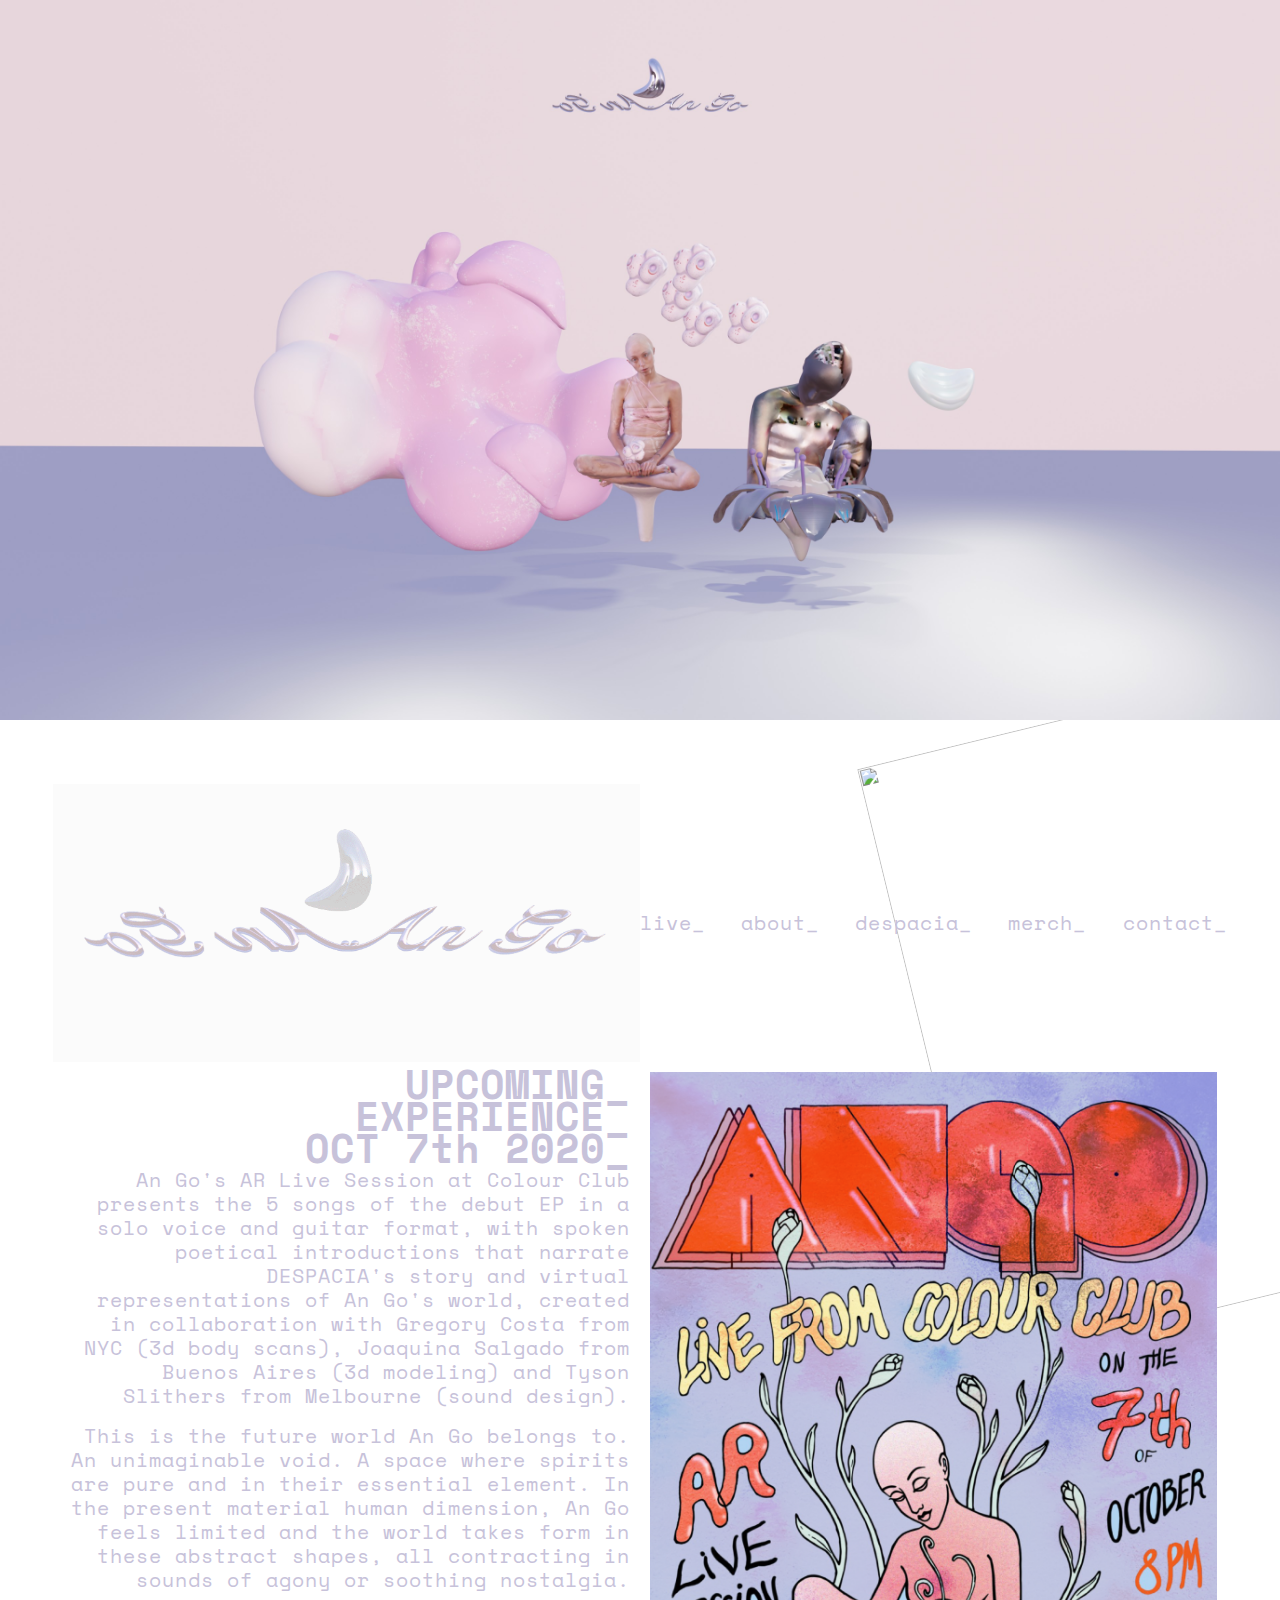
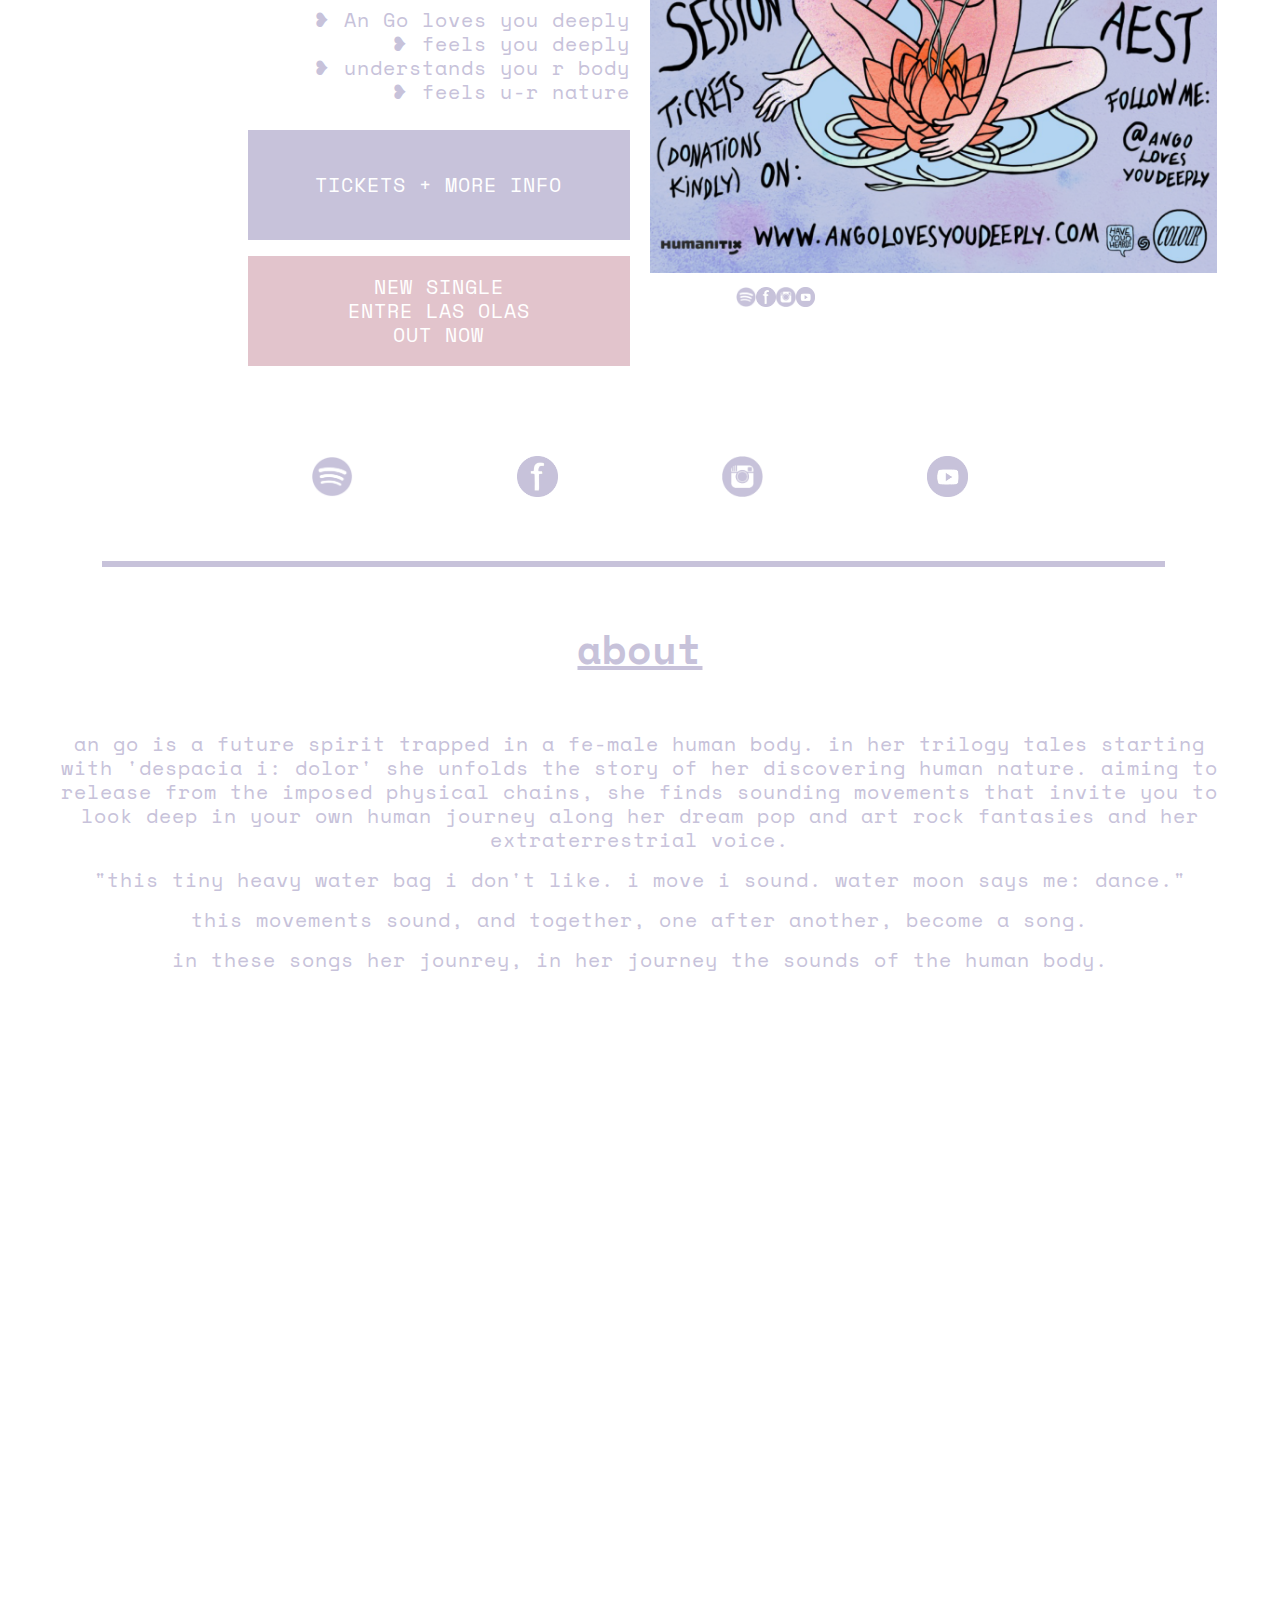
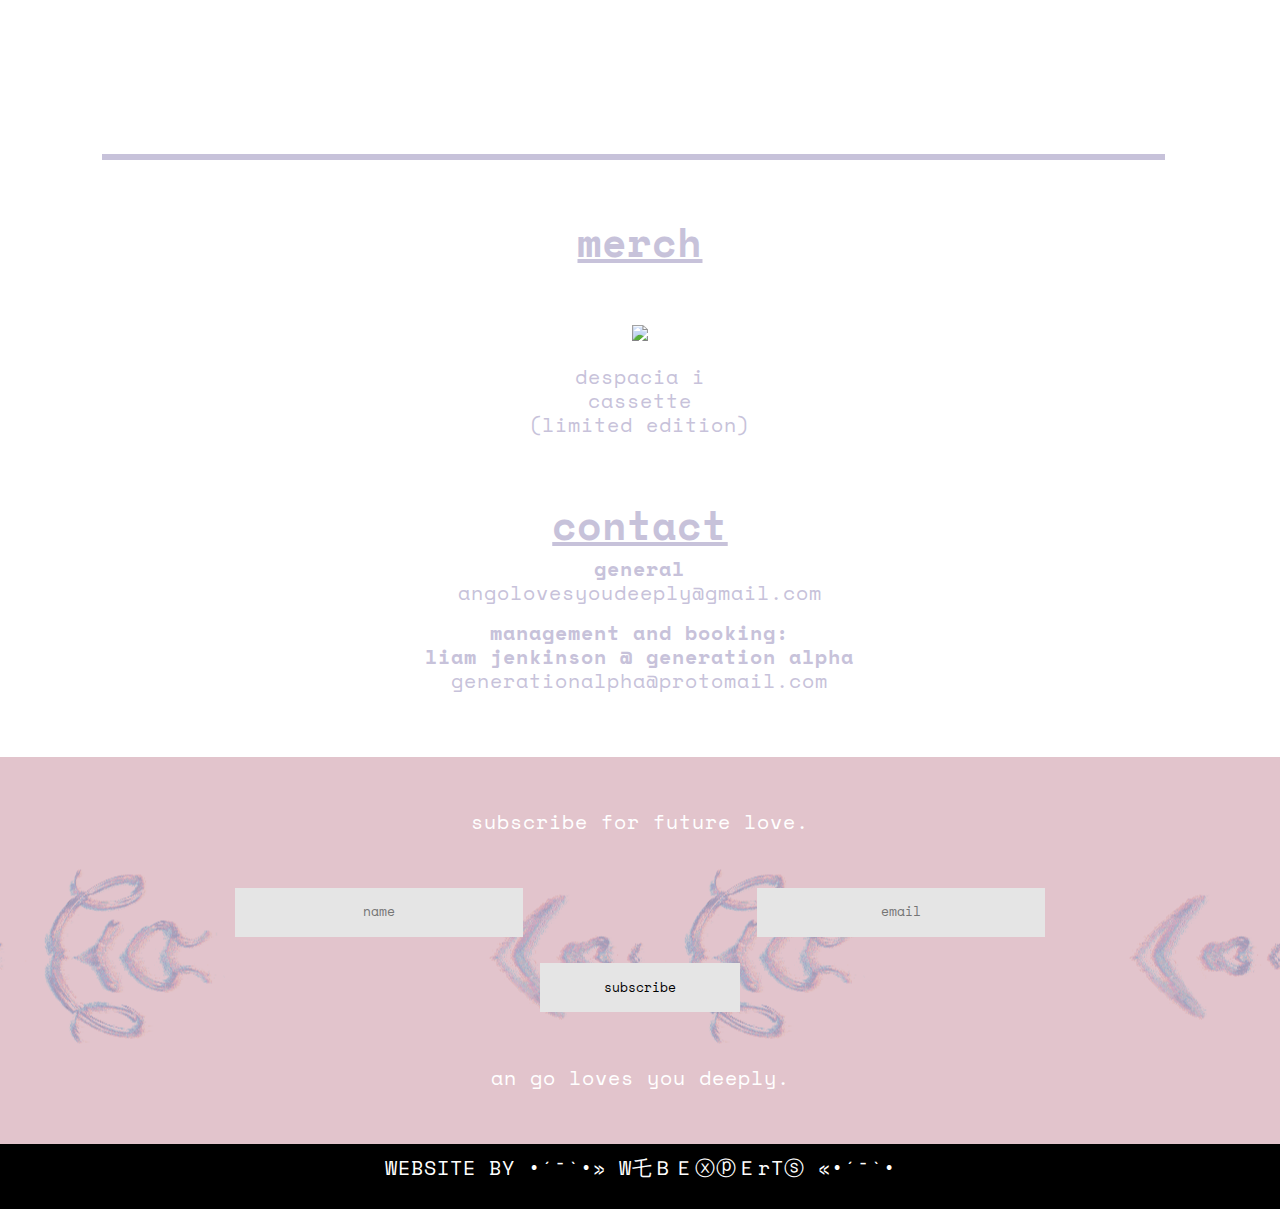
==== index.html @ 25a0b228 "fixed ticket buttons" ====
<!DOCTYPE html>

<html lang="eng">

<head>
    <!-- Google Tag Manager -->
    <script>
        (function(w, d, s, l, i) {
            w[l] = w[l] || [];
            w[l].push({
                'gtm.start': new Date().getTime(),
                event: 'gtm.js'
            });
            var f = d.getElementsByTagName(s)[0],
                j = d.createElement(s),
                dl = l != 'dataLayer' ? '&l=' + l : '';
            j.async = true;
            j.src = 'https://www.googletagmanager.com/gtm.js?id=' + i + dl;
            f.parentNode.insertBefore(j, f);
        })(window, document, 'script', 'dataLayer', 'GTM-55WPSZX');
    </script>
    <!-- End Google Tag Manager -->
    <meta charset="utf-8" />
    <meta name="viewport" content="width-device-width, initial-scale" />
    <meta http-equiv="X-UA-Compatible" content="ie-edge" />
    <meta name="description" content="an go is a future spirit trapped in a fe-male human body. in her trilogy tales starting with 'despacia i: dolor' she unfolds the story of her discovering human nature. aiming to release from the imposed physical chains, she finds sounding
    movements that invite you to look deep in your own human journey along her dream pop and art rock fantasies and her extraterrestrial voice.">
    <title>An Go loves you deeply</title>
    <link rel="stylesheet" href="https://stackpath.bootstrapcdn.com/bootstrap/4.5.2/css/bootstrap.min.css" integrity="sha384-JcKb8q3iqJ61gNV9KGb8thSsNjpSL0n8PARn9HuZOnIxN0hoP+VmmDGMN5t9UJ0Z" crossorigin="anonymous">
    <link href='https://fonts.googleapis.com/css?family=Space Mono' rel='stylesheet'>
    <link rel="stylesheet" href="style.css" />
    <!-- Google Tag Manager (noscript) --><noscript><iframe src="https://www.googletagmanager.com/ns.html?id=GTM-55WPSZX"height="0" width="0" style="display:none;visibility:hidden"></iframe></noscript>
    <!-- End Google Tag Manager (noscript) -->
</head>

<body id="bootstrap-override">


    <div class="promo-container">
        <img src="img/SCENE PROMO WITH LOGO TOP 1.png" alt="">
    </div>

    <div class="nav-container">
        <div class="wrapper row">
            <div class="logo column">
                <a href="#bootstrap-override">
                    <img src="img/logomirror_anim_whitebg.gif" alt="">
                </a>
            </div>

            <div class="items column">
                <li>
                    <a href="#live-link"> live_</a>
                </li>
                <li>
                    <a href="#about-link"> about_</a>
                </li>
                <li>
                    <a href="https://open.spotify.com/album/7dXRz5DB73XXH7NwraOMtI" target="popup"> despacia_</a>
                </li>
                <li>
                    <a href="#merch-link"> merch_</a>
                </li>
                <li>
                    <a href="#contact-link"> contact_</a>
                </li>
            </div>
        </div>
    </div>


    <div class="header-container" id="live-link">
        <img src="img/perl_anim_whitebg.gif" id="perlbackground" />
        <header>
            <div class="wrapper row" id="header-image">
                <div class="hero-content column">
                    <div class="news hover-black">
                        <span id="headline">UPCOMING_<br>EXPERIENCE_<br>OCT 7th 2020_ </span>
                        <p> An Go's AR Live Session at Colour Club presents the 5 songs of the debut EP in a solo voice and guitar format, with spoken poetical introductions that narrate DESPACIA's story and virtual <br> representations of An Go's world, created
                            in collaboration with Gregory Costa from NYC (3d body scans), Joaquina Salgado from Buenos Aires (3d modeling) and Tyson Slithers from Melbourne (sound design). </p>
                        <p>This is the future world An Go belongs to. An unimaginable void. A space where spirits are pure and in their essential element. In the present material human dimension, An Go feels limited and the world takes form in these abstract
                            shapes, all contracting in sounds of agony or soothing nostalgia. </p>
                        <p>❥ An Go loves you deeply <br>❥ feels you deeply <br>❥ understands you r body <br>❥ feels u-r nature</p>
                    </div>
                    <div class="buttons">
                        <a href="https://events.humanitix.com/an-go-ar-live-session-at-colour-club" target="popup">
                            <p style="background-color: #C7C2DA; padding: 5%; color: white;">
                                <br>
                                TICKETS + MORE INFO
                                <br>
                                <br>

                            </p>
                        </a>
                    <!-- </div>
                    <div class=""> -->
                        <a href="https://ffm.to/entrelasolas.owe" target="popup">
                            <p style="background-color: #E2C4CC; padding: 5%; color: white;">
                                NEW SINGLE<BR>ENTRE LAS OLAS<BR>OUT NOW
                            </p>
                        </a>
                    </div>
                </div>
                <div class="image-container column">
                    <div class="header-row">
                        <img src="img/Flyer6:7.png" alt="">
                    </div>
                    <!-- <div class="header-row">
                        <p style="text-align: center; color: black;">An Go’s AR Live Session at Colour Club will stream on September 23rd, <u> and open to kind donations.</u></p>

                    </div> -->
                    <div class="soc-media">
                        <li class="soc-media-icon">
                            <a href="https://open.spotify.com/album/7dXRz5DB73XXH7NwraOMtI?utm_source=embed_v2&go=1&play=1&nd=1&nd=1"><img src="img/spotify_purple.png" alt=""></a>
                        </li>
                        <li class="soc-media-icon">
                            <a href="https://www.facebook.com/angolovesyoudeeply/"><img src="img/facebook_purple.png" alt=""></a>
                        </li>
                        <li class="soc-media-icon">
                            <a href="https://www.instagram.com/angolovesyoudeeply/"><img src="img/instagram_purple.png" alt=""></a>
                        </li>
                        <!-- <li class="soc-media-icon">
                        <a href=""><img src="img/ICON - TIKTOK.png" alt=""></a>
                    </li> -->
                        <li class="soc-media-icon">
                            <a href="https://www.youtube.com/channel/UCursbY_TvwCUCD___ai-89w"><img src="img/youtube_purple.png" alt=""></a>
                        </li>
                        <!-- <li class="soc-media-icon">
                        <a href="https://angolovesyoudeeply.bandcamp.com/"><img src="img/ICON - BANDCAMP.png" alt=""></a>
                    </li> -->
                    </div>
                </div>
                
            </div>
        </header>


    </div>
    <!-- /*INSERT LINE HERE */ -->
    <div class="soc-media-container bottom-border">
        <div class="wrapper">
            <div class="soc-media">
                <li class="soc-media-icon">
                    <a href="https://open.spotify.com/album/7dXRz5DB73XXH7NwraOMtI?utm_source=embed_v2&go=1&play=1&nd=1&nd=1"><img src="img/spotify_purple.png" alt=""></a>
                </li>
                <li class="soc-media-icon">
                    <a href="https://www.facebook.com/angolovesyoudeeply/"><img src="img/facebook_purple.png" alt=""></a>
                </li>
                <li class="soc-media-icon">
                    <a href="https://www.instagram.com/angolovesyoudeeply/"><img src="img/instagram_purple.png" alt=""></a>
                </li>
                <!-- <li class="soc-media-icon">
                <a href=""><img src="img/ICON - TIKTOK.png" alt=""></a>
            </li> -->
                <li class="soc-media-icon">
                    <a href="https://www.youtube.com/channel/UCursbY_TvwCUCD___ai-89w"><img src="img/youtube_purple.png" alt=""></a>
                </li>
                <!-- <li class="soc-media-icon">
                <a href="https://angolovesyoudeeply.bandcamp.com/"><img src="img/ICON - BANDCAMP.png" alt=""></a>
            </li> -->
            </div>
        </div>
    </div>

    <div class="about-container" id="about-link">
        <div class="wrapper hover-black">
            <div>
                <h1>about</h1>
                <p>an go is a future spirit trapped in a fe-male human body. in her trilogy tales starting with 'despacia i: dolor' she unfolds the story of her discovering human nature. aiming to release from the imposed physical chains, she finds sounding
                    movements that invite you to look deep in your own human journey along her dream pop and art rock fantasies and her extraterrestrial voice. </p>
                <p>
                    "this tiny heavy water bag i don't like. i move i sound. water moon says me: dance."</p>
                <p>this movements sound, and together, one after another, become a song.</p>
                <p>in these songs her jounrey, in her journey the sounds of the human body.</p>
            </div>
            <!-- <div class="iframe-container column">
                <img src="img/instaplaceholder.png">
            </div> -->
        </div>
    </div>

    <div class="wrapper">
        <img src="img/gifdespaciafinal1.gif" alt="" style="margin: 5% 0;">
    </div>

    <!-- <div class="despacia-link-container">

        <img src="img/DespacioGIFMARKER.png" alt="">
        <img src="img/angoshinyfinal1.gif" style="object-fit: cover; height: 12em;">
    </div> -->

    <div class="live-section-container bottom-border">
        <div class="wrapper d-flex" style="align-items: normal;">
            <div class="spotify ">
                <iframe style=" border: 0; width: 100%; height: 100%; float: right;" src="https://bandcamp.com/EmbeddedPlayer/album=950069060/size=large/bgcol=ffffff/linkcol=f171a2/tracklist=false/track=1681295864/transparent=true/ " seamless>
                <a href="http://infinitoaudio.bandcamp.com/album/despacia-i-dolor">
                    Despacia I: Dolor by An Go
                </a>
            </iframe>
                <!-- <li style="order: 1;"> -->
                <!-- <iframe src="https://open.spotify.com/embed/artist/6VmYblG4bWyNWQfhRNoHOL" width="560" height="635" frameborder="0" allowtransparency="true" allow="encrypted-media"></iframe> -->
                <!-- </li> -->
                <!-- <li style="order: 3;">
                    <iframe src=" https://open.spotify.com/follow/1/?uri=spotify:artist:6VmYblG4bWyNWQfhRNoHOL?si=DjK2_es-QcydG0e0ARCdUw&size=detail&theme=light " width="300 " height="56 " scrolling="no " frameborder="0 " style="border:none; overflow:hidden;
                    " allowtransparency="true "></iframe>
                </li> -->
            </div>
            <div class="youtube-container ">
                <iframe width="100%" height="250" src="https://www.youtube.com/embed/nZW_KZValuU" frameborder="0" allow="accelerometer; autoplay; encrypted-media; gyroscope; picture-in-picture" allowfullscreen style="margin-bottom: 0.7rem;">
            </iframe>
                <iframe width="100%" height="250" src="https://www.youtube.com/embed/KLJvyebAucI" frameborder="0" allow="accelerometer; autoplay; encrypted-media; gyroscope; picture-in-picture" allowfullscreen>
            </iframe>
            </div>
            <!-- <li style="align-self: start; float: right;">
                <iframe style=" border: 0; width: 380px; height: 484px; float: right;" src="https://bandcamp.com/EmbeddedPlayer/album=1119873605/size=large/bgcol=ffffff/linkcol=f171a2/tracklist=false/transparent=true/ " seamless><a href="http://infinitoaudio.bandcamp.com/album/despacia-i-dolor
                    ">Despacia I: Dolor by An Go</a></iframe>
            </li> -->

        </div>
    </div>


    <!-- /*INSERT LINE HERE */ -->


    <div class="merch-container about-container" id="merch-link">
        <div class="wrapper">
            <div class="merch-content">
                <h3>merch</h3>
                <!-- <table class="merch-table">
                    <tr>
                        <td>
                            <figure class="list-unstyled">
                                <img src="img/merchRect.png" />
                                <figcaption>
                                    hand painted tees<br> (limited edition)
                                </figcaption>
                            </figure class="list-unstyled">
                        </td>
                        <td>
                            <figure class="list-unstyled">
                                <img src="img/merchRect.png" />
                                <figcaption>
                                    hand painted tees<br> (limited edition)
                                </figcaption>
                            </figure class="list-unstyled">
                        </td>
                    </tr>
                    <tr>
                        <td>
                            <figure class="list-unstyled">
                                <img src="img/merchRect.png" />
                                <figcaption>
                                    hand painted tees<br> (limited edition)
                                </figcaption>
                            </figure class="list-unstyled">
                        </td>
                        <td> -->
                <a href="https://infinitoaudio.bandcamp.com/album/despacia-i-dolor" class="hover-black">
                    <figure class="list-unstyled">
                        <img src="img/CASSETTEango_1.gif" style="width: 100%;" />
                        <figcaption>
                            despacia i<br>cassette<br> (limited edition)
                        </figcaption>
                    </figure class="list-unstyled">
                </a>
                <!-- </td>
                    </tr>

                </table> -->
            </div>
        </div>
    </div>
    <!-- /*INSERT LINE HERE */ -->
    <div class="contact-container" id="contact-link">

        <div class="wrapper">
            <div class="contact ">
                <h3 class="hover-black">
                    <u>contact</u>
                </h3>
                <p class="hover-black"><b>general</b><br> angolovesyoudeeply@gmail.com
                </p>
                <p class="hover-black">
                    <b> management and booking:<br>liam jenkinson @ generation alpha</b><br> generationalpha@protomail.com
                </p>
            </div>
        </div>
    </div>
    <footer>
        <div class="newsletter-container">
            <div id="mailing-list-image">
                <div class="newsletter-form">
                    <p class="newsletter"> subscribe for future love.</p>
                    <!-- <form class="mailing-list-container newsletter">
                        <input type="text" placeholder="name"></input>
                        <input type="text" placeholder="email">
                    </form> -->
                    <div id="mc_embed_signup">
                        <form action="https://gmail.us17.list-manage.com/subscribe/post?u=0ff7ffbf9f4ea0891a3a60d2e&amp;id=79744f5f68" method="post" id="mc-embedded-subscribe-form" name="mc-embedded-subscribe-form" class="validate newsletter mailing-list-container" target="_blank"
                            novalidate>
                            <!-- <div id="mc_embed_signup_scroll"> -->
                            <!-- <div class="mc-field-group"> -->
                                <div style="display: flex; justify-content: space-evenly;">
                            <input type="text" value="" name="NAME" class="required" id="mce-NAME" placeholder="name">
                            <input type="email" value="" name="EMAIL" class="required email" id="mce-EMAIL" placeholder="email">
                        </div >
                            <!-- </div> -->
                            <div id="mce-responses" class="clear">
                                <div class="response" id="mce-error-response" style="display:none"></div>
                                <div class="response" id="mce-success-response" style="display:none"></div>
                            </div>
                            <!-- real people should not fill this in and expect good things - do not remove this or risk form bot signups-->
                            <div style="position: absolute; left: -5000px;" aria-hidden="true"><input type="text" name="b_0ff7ffbf9f4ea0891a3a60d2e_79744f5f68" tabindex="-1" value=""></div>
                            <div class="clear"><input type="submit" value="subscribe" name="subscribe" id="mc-embedded-subscribe" class="button"></div>
                            <!-- </div> -->
                        </form>
                    </div>
                    <p class="newsletter"> an go loves you deeply.</p>
                </div>
            </div>
        </div>
        <div class="web-experts-footer">
            <p>WEBSITE BY •´¯`•» W乇ＢＥⓧⓟＥrTⓢ «•´¯`•</p>
        </div>
    </footer>


</body>

</html>
---- style.css ----
html {
    scroll-behavior: smooth;
    height: 100%;
}

body {
    text-align: center;
    font-family: Space Mono;
    font-style: normal;
    font-weight: normal;
    font-size: 20px;
    line-height: 120%;
    letter-spacing: 1px;
    color: #C7C2DA;
    /* background-color: #E5E5E5; */
    background-color: #FFFFFF;
    overflow-x: hidden;
    height: 100%;
    -webkit-font-smoothing: antialiased;
}

a {
    text-decoration: none;
    color: #C7C2DA;
}

a:hover {
    color: black;
    text-decoration: none;
    font-size: 110%;
}

h1 {
    text-decoration: underline;
    margin-bottom: 5%;
    font-weight: bold;
}

h3 {
    font-weight: bold;
    text-decoration: underline;
    font-size: 40px;
}

img {
    max-width: 100%;
    max-height: 100%;
    object-fit: fill;
    width: 100%;
}

.column {
    display: inline-block;
    float: left;
}

.nav-container {
    display: block;
    margin-top: 5%;
    position: relative;
}

.logo {
    width: 50%;
    display: inline-block;
}

.items {
    width: 50%;
    display: inline-block;
    /* float: right; */
    align-items: center;
    text-align: center;
    display: flex;
    justify-content: space-between;
}

.items * {
    /* width: calc(100%/6.3); */
    /* display: inline-block; */
    text-align: left;
}

.header {
    align-items: center;
}

#header-image {
    align-items: flex-start;
}

#header-image div {
    padding: 5px;
}

.news {
    text-align: right;
}

.pink-hero {
    color: #E2C4CC;
}

#headline {
    font-size: 2em;
    font-weight: bold;
}

.image-container {
    width: 50%;
    display: flex;
    flex-direction: column;
    height: inherit;
}

.header-row {
    margin: auto;
    align-items: center;
}

.hero-content {
    width: 50%;
    /* margin: 5% 0; */
    padding: 2em;
}

.buttons{
    max-width: 68%;
    margin-left: auto;
}

.soc-media-container {
    display: block;
    align-items: center;
    /* width: calc( (100%/12) * 10); */
    margin: 5% 0;
}

.soc-media {
    width: 70%;
    margin: auto;
    display: flex;
}

li {
    /* margin: 0 auto; */
    display: inline-block;
    vertical-align: text-top;
}

.soc-media-container li {
    /* width: calc(100%/7); */
    display: flex;
    justify-content: space-between;
    vertical-align: middle;
    margin: 0 auto;
    text-align: center;
}

.soc-media-icon {
    width: 5%;
}

.soc-media-icon:hover {
    transform: scale(1.2);
}

.live-section-container {
    align-items: center;
    margin: 5% 0;
}

.spotify {
    /* display: inline; */
    width: 45%;
    margin-right: 1.1rem;
}

.youtube-container {
    /* max-width: 50%; */
}

.despacia-link-container {
    width: 100%;
}

.about-container {
    display: block;
    margin-top: 10%;
}

.merch-content {
    width: 100%;
}

.contact-container {
    margin: 5% 0;
}

.row {
    margin: 0%;
}

.wrapper {
    width: calc( (100%/12) * 11);
    align-items: center;
    margin: auto;
    flex-wrap: nowrap;
    /* display: flex; */
}

.bottom-border {
    position: relative;
}

.bottom-border:before {
    content: "";
    position: absolute;
    left: 8%;
    top: 100%;
    height: 1px;
    border-bottom: 6px solid #C7C2DA;
    margin: 5% auto;
    padding: auto;
    width: 83%;
    /* border-color: ; */
}

.hover-black:hover {
    color: black;
}

.header-container {
    align-items: center;
}

#perlbackground {
    position: absolute;
    width: 504px;
    height: 609px;
    left: 72%;
    /* left: 830px; */
    /* right: -730px; */
    top: 701px;
    /* background: url('PERL LOGO LOWQ.png'); */
    transform: rotate(-13.68deg);
    z-index: -1;
}

table {
    margin: 0 auto;
    text-align: center;
}

table.merch-table {
    margin: auto;
}

figure {
    width: 100%;
}

figure img {
    /* max-width: 405px; */
    width: 100%;
    margin-bottom: 4%;
}


/* #bootstrap-override figure {
    margin-block-start: 1em;
    margin-block-end: 1em;
    margin-inline-start: 40px;
    margin-inline-end: 40px;
} */

.contact {
    display: inline;
}

.contact h1 {
    margin-bottom: 15%;
}

.newsletter-container {
    position: relative;
    margin: 0 auto;
    display: block;
    text-align: center;
    width: 100%;
}

.list-unstyled {
    max-width: 50%;
    margin: 5% auto;
}

#mailing-list-image {
    /* position: absolute; */
    background-image: url(img/angofooterfinal1.gif);
    /* background-repeat: no-repeat; */
    width: 100%;
    height: 43vh;
    background-position: center;
    object-fit: fill;
}

.newsletter-form {
    display: flex;
    flex-direction: column;
    height: 100%;
}

.newsletter {
    /* flex: 1; */
    margin: auto;
    color: #FFFFFF;
    align-items: center;
}


.mailing-list-container {
    margin: auto;
}

.web-experts-footer {
    background-color: black;
    color: rgb(255, 255, 255);
    text-align: center;
    padding: 1%;
}

input {
    text-align: center;
    color: black;
    border: none;
    border-width: 0px;
    border-color: white;
    background-color: #E5E5E5;
    padding: 1% 5%;
    font-size: 0.8rem;
}

.clear {
    margin-top: 2%;
}
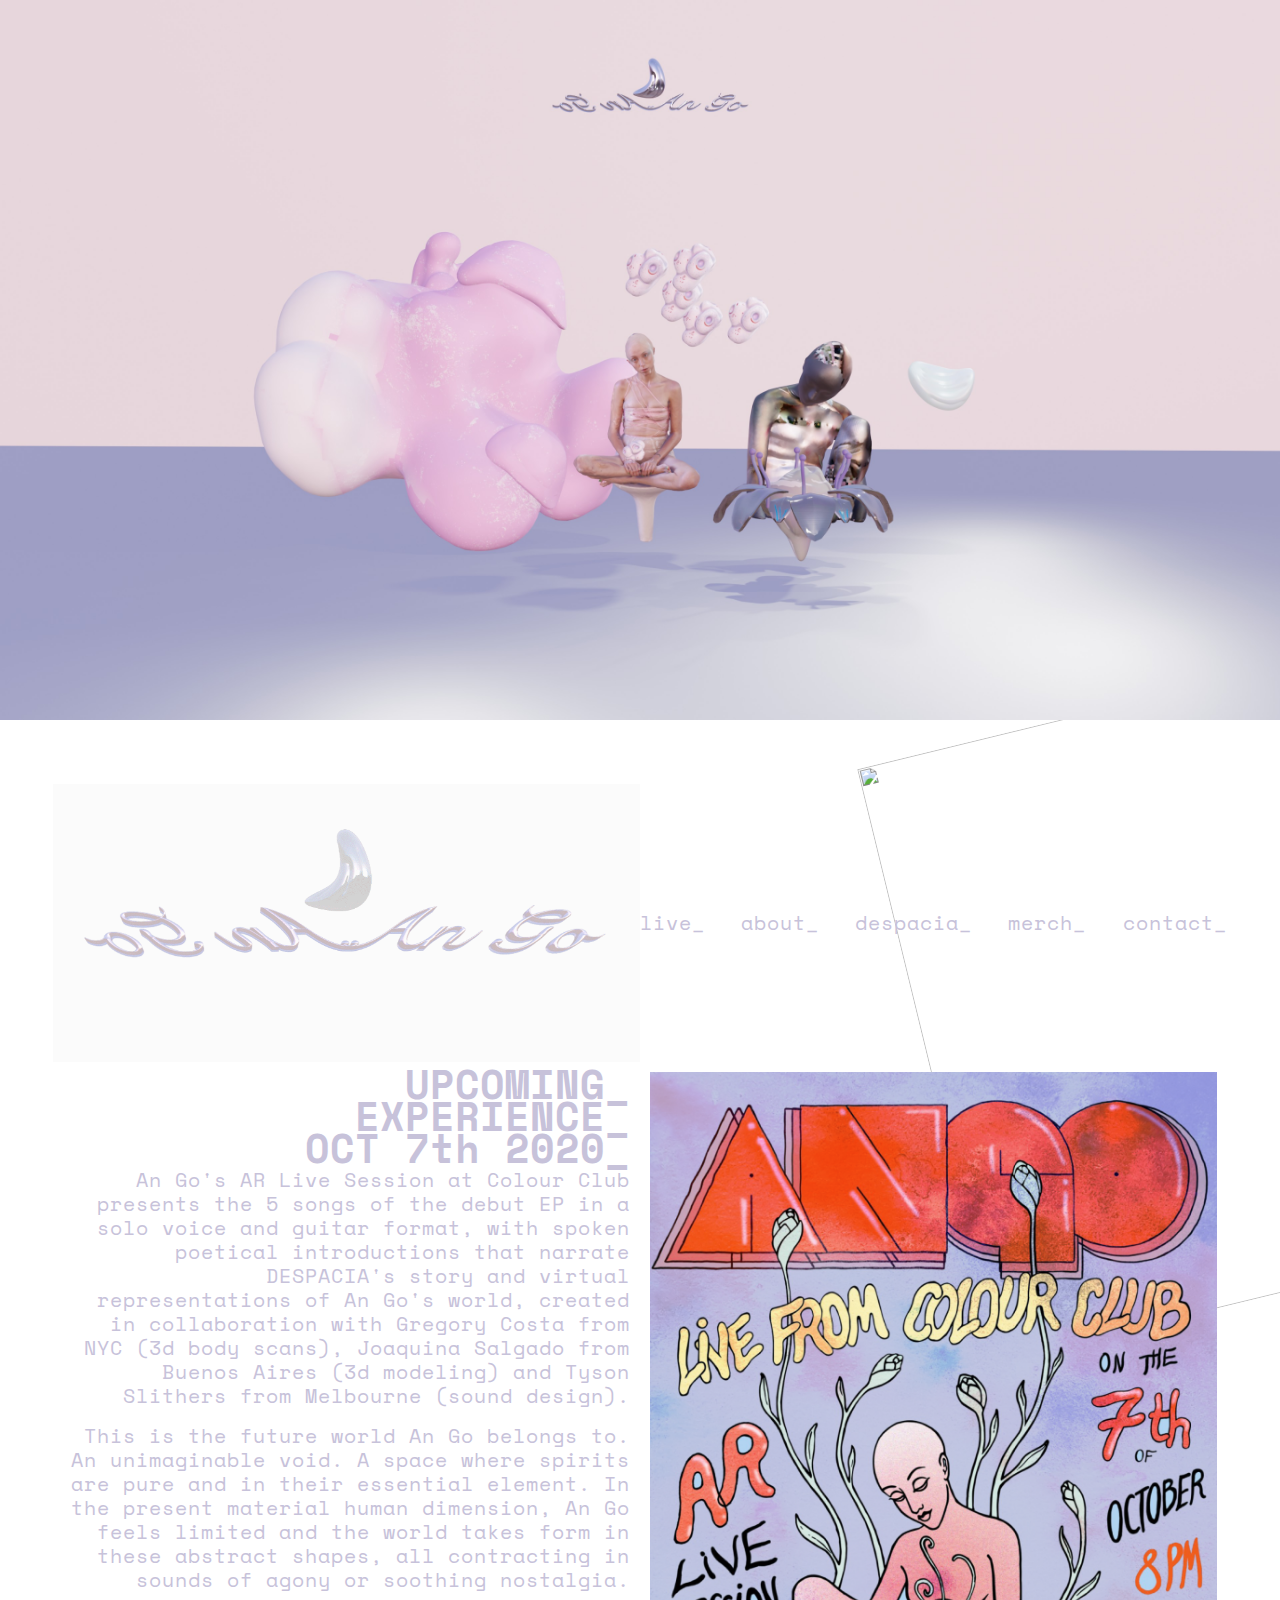
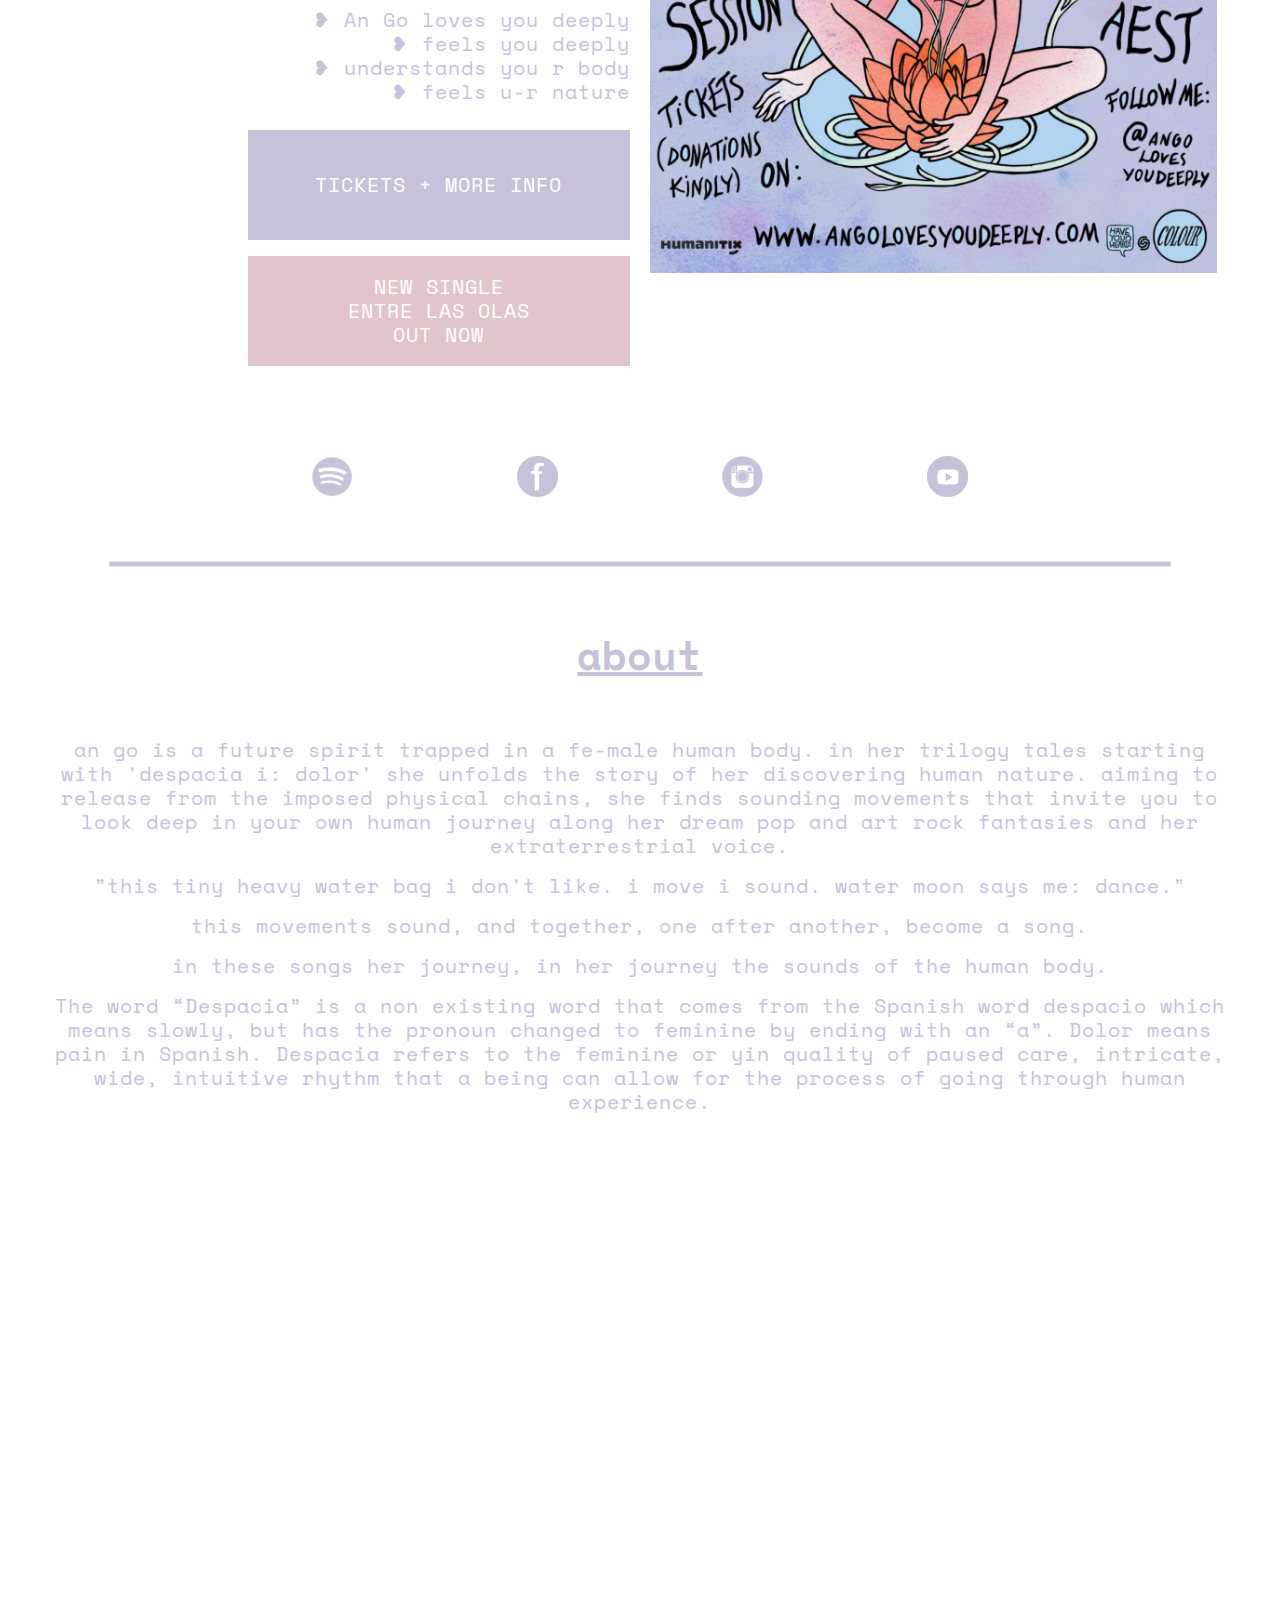
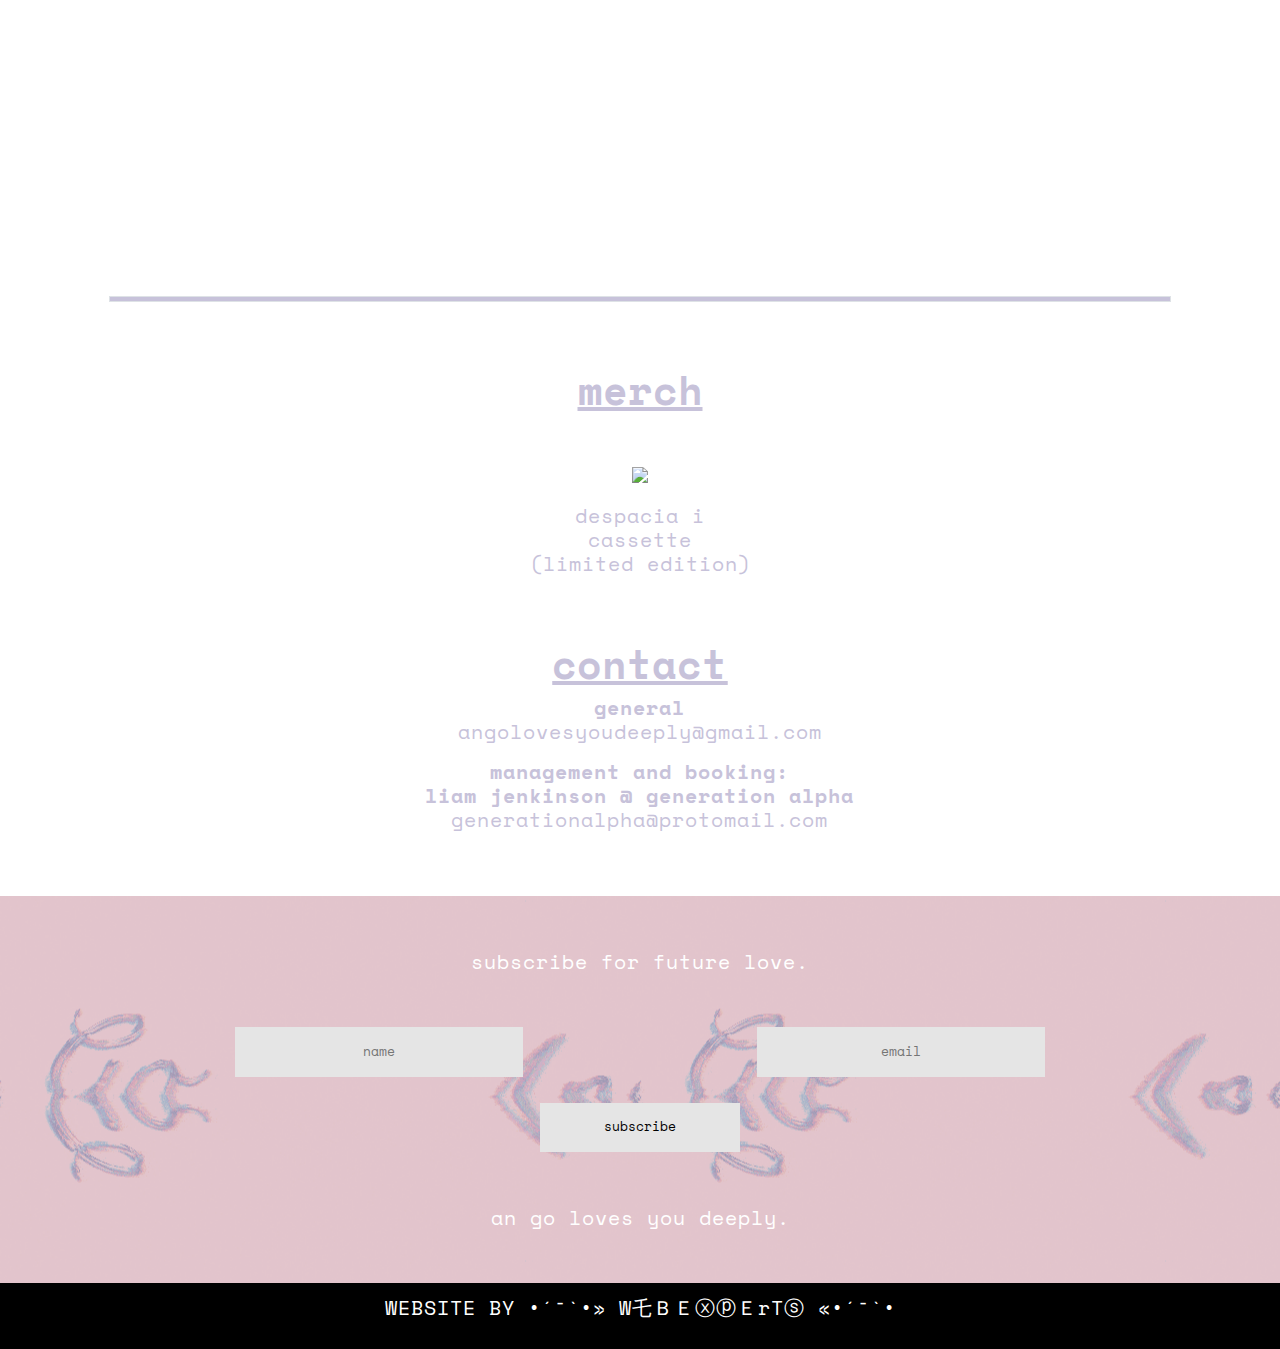
==== commit d7529dde: "fixed some margins and borders" ====
--- a/index.html
+++ b/index.html
@@ -76,8 +76,8 @@
                 <div class="hero-content column">
                     <div class="news hover-black">
                         <span id="headline">UPCOMING_<br>EXPERIENCE_<br>OCT 7th 2020_ </span>
-                        <p> An Go's AR Live Session at Colour Club presents the 5 songs of the debut EP in a solo voice and guitar format, with spoken poetical introductions that narrate DESPACIA's story and virtual <br> representations of An Go's world, created
-                            in collaboration with Gregory Costa from NYC (3d body scans), Joaquina Salgado from Buenos Aires (3d modeling) and Tyson Slithers from Melbourne (sound design). </p>
+                        <p> An Go's AR Live Session at Colour Club presents the 5 songs of the debut EP in a solo voice and guitar format, with spoken poetical introductions that narrate DESPACIA's story and virtual <br> representations of An Go's world,
+                            created in collaboration with Gregory Costa from NYC (3d body scans), Joaquina Salgado from Buenos Aires (3d modeling) and Tyson Slithers from Melbourne (sound design). </p>
                         <p>This is the future world An Go belongs to. An unimaginable void. A space where spirits are pure and in their essential element. In the present material human dimension, An Go feels limited and the world takes form in these abstract
                             shapes, all contracting in sounds of agony or soothing nostalgia. </p>
                         <p>❥ An Go loves you deeply <br>❥ feels you deeply <br>❥ understands you r body <br>❥ feels u-r nature</p>
@@ -85,18 +85,19 @@
                     <div class="buttons">
                         <a href="https://events.humanitix.com/an-go-ar-live-session-at-colour-club" target="popup">
                             <p style="background-color: #C7C2DA; padding: 5%; color: white;">
-                                <br>
-                                TICKETS + MORE INFO
+                                <br> TICKETS + MORE INFO
                                 <br>
                                 <br>
 
                             </p>
                         </a>
-                    <!-- </div>
+                        <!-- </div>
                     <div class=""> -->
                         <a href="https://ffm.to/entrelasolas.owe" target="popup">
                             <p style="background-color: #E2C4CC; padding: 5%; color: white;">
-                                NEW SINGLE<BR>ENTRE LAS OLAS<BR>OUT NOW
+                                NEW SINGLE
+                                <BR>ENTRE LAS OLAS
+                                <BR>OUT NOW
                             </p>
                         </a>
                     </div>
@@ -109,7 +110,7 @@
                         <p style="text-align: center; color: black;">An Go’s AR Live Session at Colour Club will stream on September 23rd, <u> and open to kind donations.</u></p>
 
                     </div> -->
-                    <div class="soc-media">
+                    <!-- <div class="soc-media">
                         <li class="soc-media-icon">
                             <a href="https://open.spotify.com/album/7dXRz5DB73XXH7NwraOMtI?utm_source=embed_v2&go=1&play=1&nd=1&nd=1"><img src="img/spotify_purple.png" alt=""></a>
                         </li>
@@ -119,25 +120,21 @@
                         <li class="soc-media-icon">
                             <a href="https://www.instagram.com/angolovesyoudeeply/"><img src="img/instagram_purple.png" alt=""></a>
                         </li>
-                        <!-- <li class="soc-media-icon">
-                        <a href=""><img src="img/ICON - TIKTOK.png" alt=""></a>
-                    </li> -->
+                       
                         <li class="soc-media-icon">
                             <a href="https://www.youtube.com/channel/UCursbY_TvwCUCD___ai-89w"><img src="img/youtube_purple.png" alt=""></a>
                         </li>
-                        <!-- <li class="soc-media-icon">
-                        <a href="https://angolovesyoudeeply.bandcamp.com/"><img src="img/ICON - BANDCAMP.png" alt=""></a>
-                    </li> -->
-                    </div>
+                        
+                    </div> -->
                 </div>
-                
+
             </div>
         </header>
 
 
     </div>
     <!-- /*INSERT LINE HERE */ -->
-    <div class="soc-media-container bottom-border">
+    <div class="soc-media-container ">
         <div class="wrapper">
             <div class="soc-media">
                 <li class="soc-media-icon">
@@ -160,6 +157,10 @@
             </li> -->
             </div>
         </div>
+    </div>
+
+    <div class="border">
+
     </div>
 
     <div class="about-container" id="about-link">
@@ -171,7 +172,11 @@
                 <p>
                     "this tiny heavy water bag i don't like. i move i sound. water moon says me: dance."</p>
                 <p>this movements sound, and together, one after another, become a song.</p>
-                <p>in these songs her jounrey, in her journey the sounds of the human body.</p>
+                <p>in these songs her journey, in her journey the sounds of the human body.</p>
+                <p>
+                    The word “Despacia” is a non existing word that comes from the Spanish word despacio which means slowly, but has the pronoun changed to feminine by ending with an “a”. Dolor means pain in Spanish. Despacia refers to the feminine or yin quality of paused
+                    care, intricate, wide, intuitive rhythm that a being can allow for the process of going through human experience.
+                </p>
             </div>
             <!-- <div class="iframe-container column">
                 <img src="img/instaplaceholder.png">
@@ -189,8 +194,8 @@
         <img src="img/angoshinyfinal1.gif" style="object-fit: cover; height: 12em;">
     </div> -->
 
-    <div class="live-section-container bottom-border">
-        <div class="wrapper d-flex" style="align-items: normal;">
+    <div class="live-section-container">
+        <div class="wrapper d-flex" style="align-items: normal; justify-content: space-between;">
             <div class="spotify ">
                 <iframe style=" border: 0; width: 100%; height: 100%; float: right;" src="https://bandcamp.com/EmbeddedPlayer/album=950069060/size=large/bgcol=ffffff/linkcol=f171a2/tracklist=false/track=1681295864/transparent=true/ " seamless>
                 <a href="http://infinitoaudio.bandcamp.com/album/despacia-i-dolor">
@@ -220,7 +225,9 @@
     </div>
 
 
-    <!-- /*INSERT LINE HERE */ -->
+    <div class="border">
+
+    </div>
 
 
     <div class="merch-container about-container" id="merch-link">
@@ -256,7 +263,7 @@
                             </figure class="list-unstyled">
                         </td>
                         <td> -->
-                <a href="https://infinitoaudio.bandcamp.com/album/despacia-i-dolor" class="hover-black">
+                <a href="https://infinitoaudio.bandcamp.com/album/despacia-i-dolor" class="hover-black" target="popup">
                     <figure class="list-unstyled">
                         <img src="img/CASSETTEango_1.gif" style="width: 100%;" />
                         <figcaption>
@@ -301,10 +308,10 @@
                             novalidate>
                             <!-- <div id="mc_embed_signup_scroll"> -->
                             <!-- <div class="mc-field-group"> -->
-                                <div style="display: flex; justify-content: space-evenly;">
-                            <input type="text" value="" name="NAME" class="required" id="mce-NAME" placeholder="name">
-                            <input type="email" value="" name="EMAIL" class="required email" id="mce-EMAIL" placeholder="email">
-                        </div >
+                            <div style="display: flex; justify-content: space-evenly;">
+                                <input type="text" value="" name="NAME" class="required" id="mce-NAME" placeholder="name">
+                                <input type="email" value="" name="EMAIL" class="required email" id="mce-EMAIL" placeholder="email">
+                            </div>
                             <!-- </div> -->
                             <div id="mce-responses" class="clear">
                                 <div class="response" id="mce-error-response" style="display:none"></div>
--- a/style.css
+++ b/style.css
@@ -124,7 +124,7 @@
     padding: 2em;
 }
 
-.buttons{
+.buttons {
     max-width: 68%;
     margin-left: auto;
 }
@@ -165,6 +165,14 @@
     transform: scale(1.2);
 }
 
+.border {
+    display: block;
+    width: 83%;
+    height: 6px;
+    margin: auto;
+    background-color: #C7C2DA;
+}
+
 .live-section-container {
     align-items: center;
     margin: 5% 0;
@@ -186,7 +194,7 @@
 
 .about-container {
     display: block;
-    margin-top: 10%;
+    margin-top: 5%;
 }
 
 .merch-content {
@@ -247,6 +255,10 @@
     z-index: -1;
 }
 
+.merch-container {
+    margin: 5%;
+}
+
 table {
     margin: 0 auto;
     text-align: center;
@@ -317,7 +329,6 @@
     color: #FFFFFF;
     align-items: center;
 }
-
 
 .mailing-list-container {
     margin: auto;
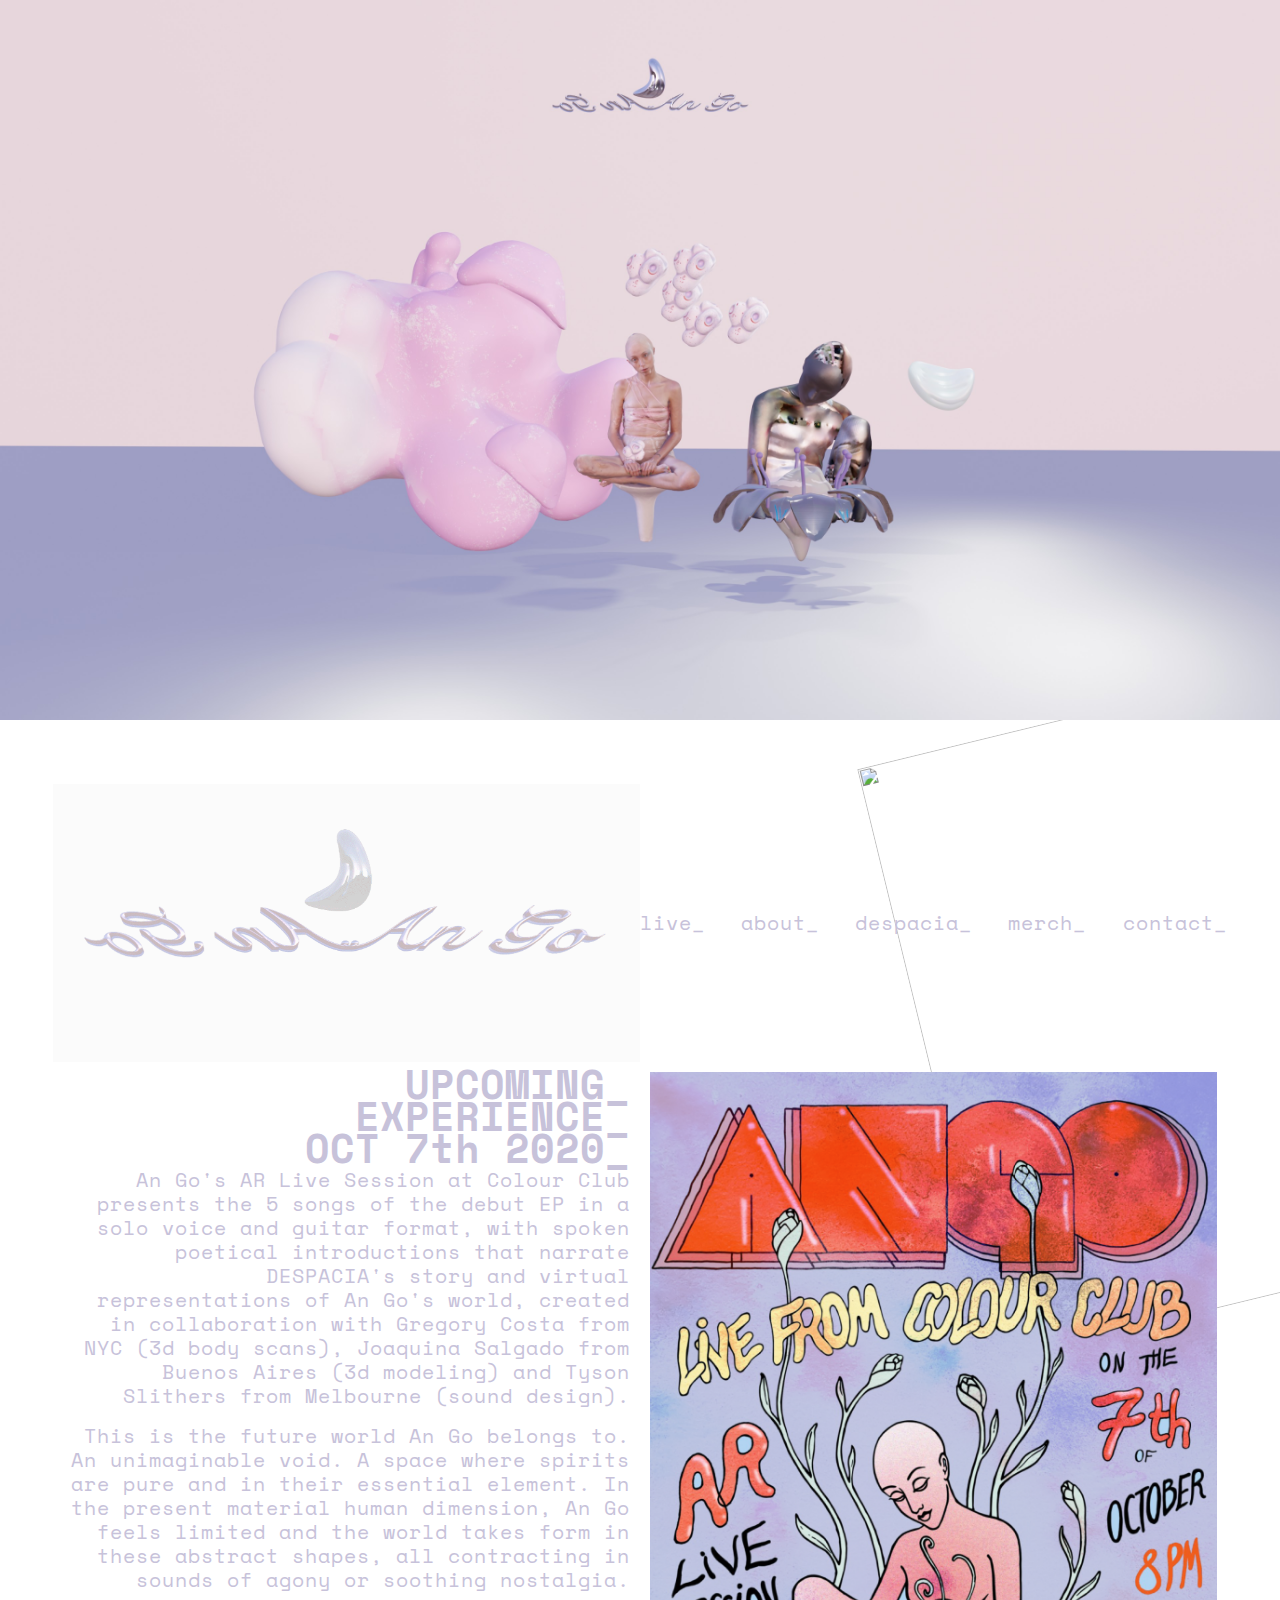
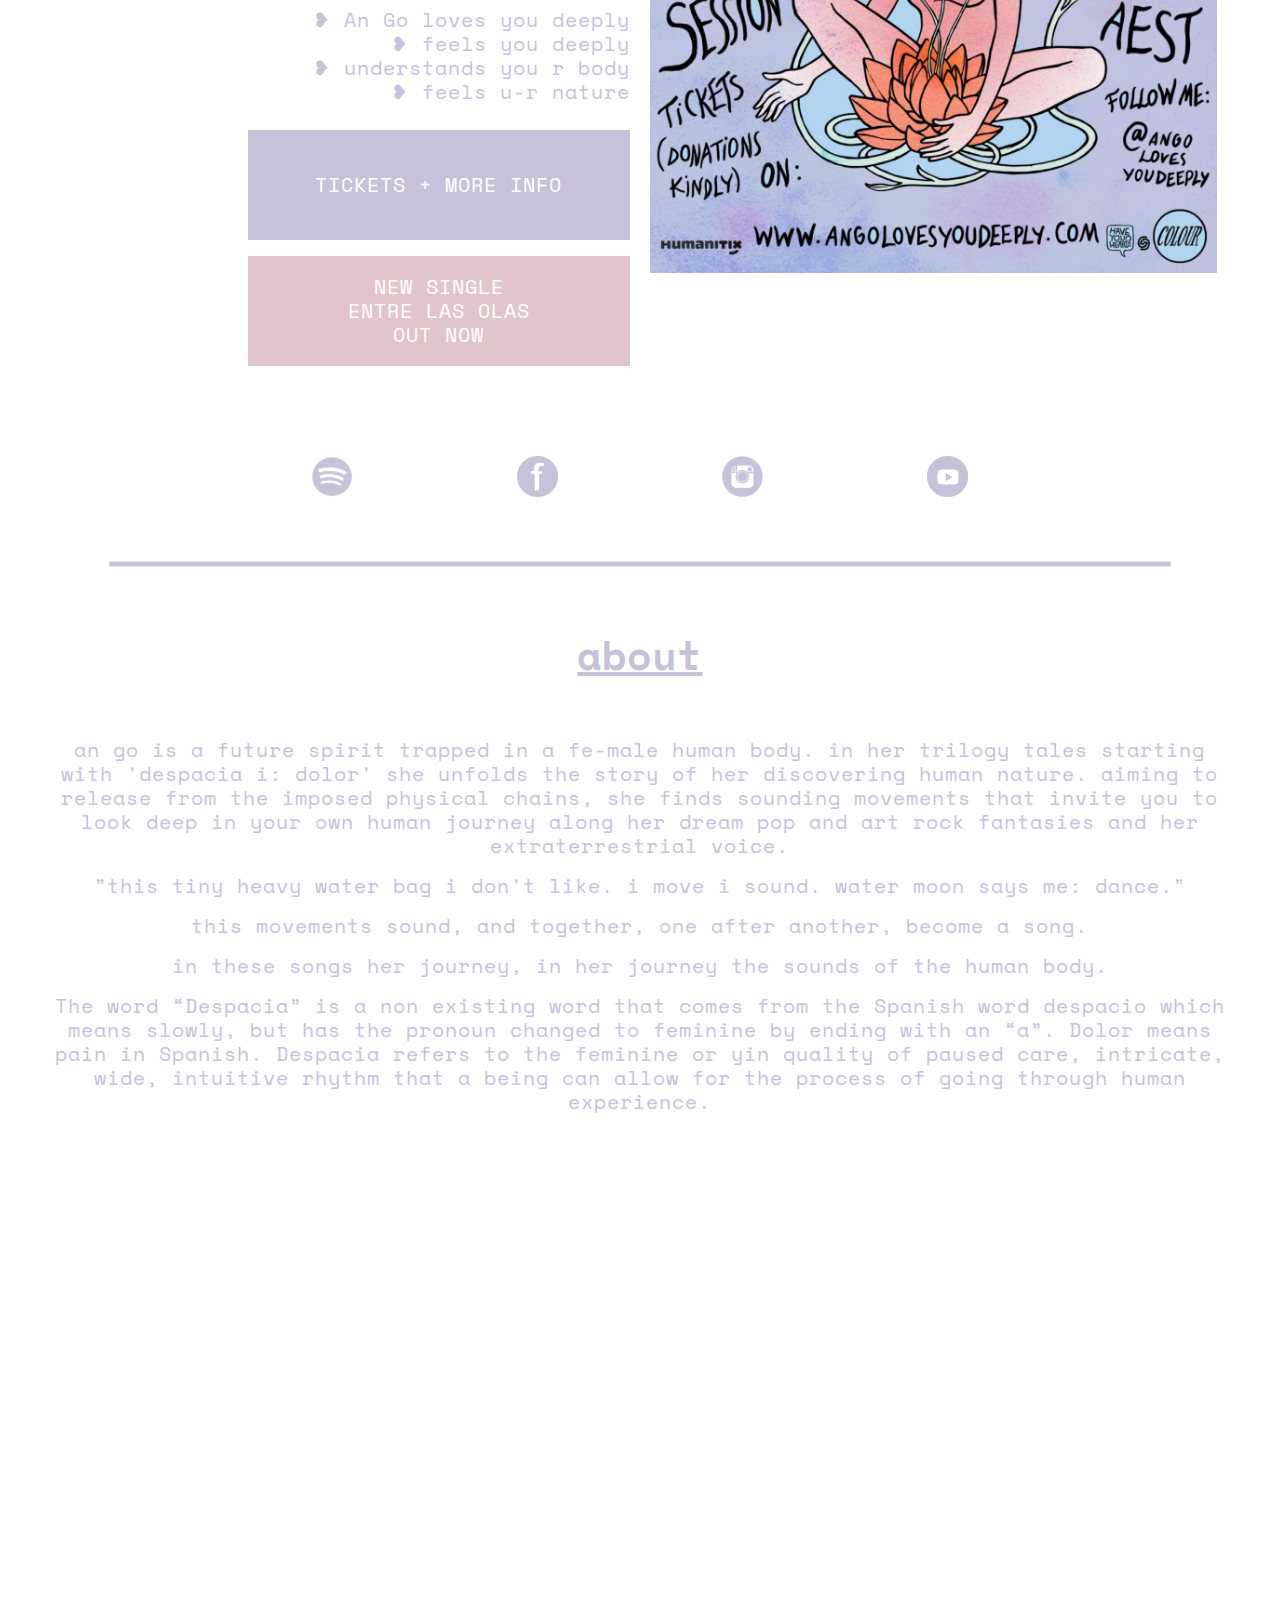
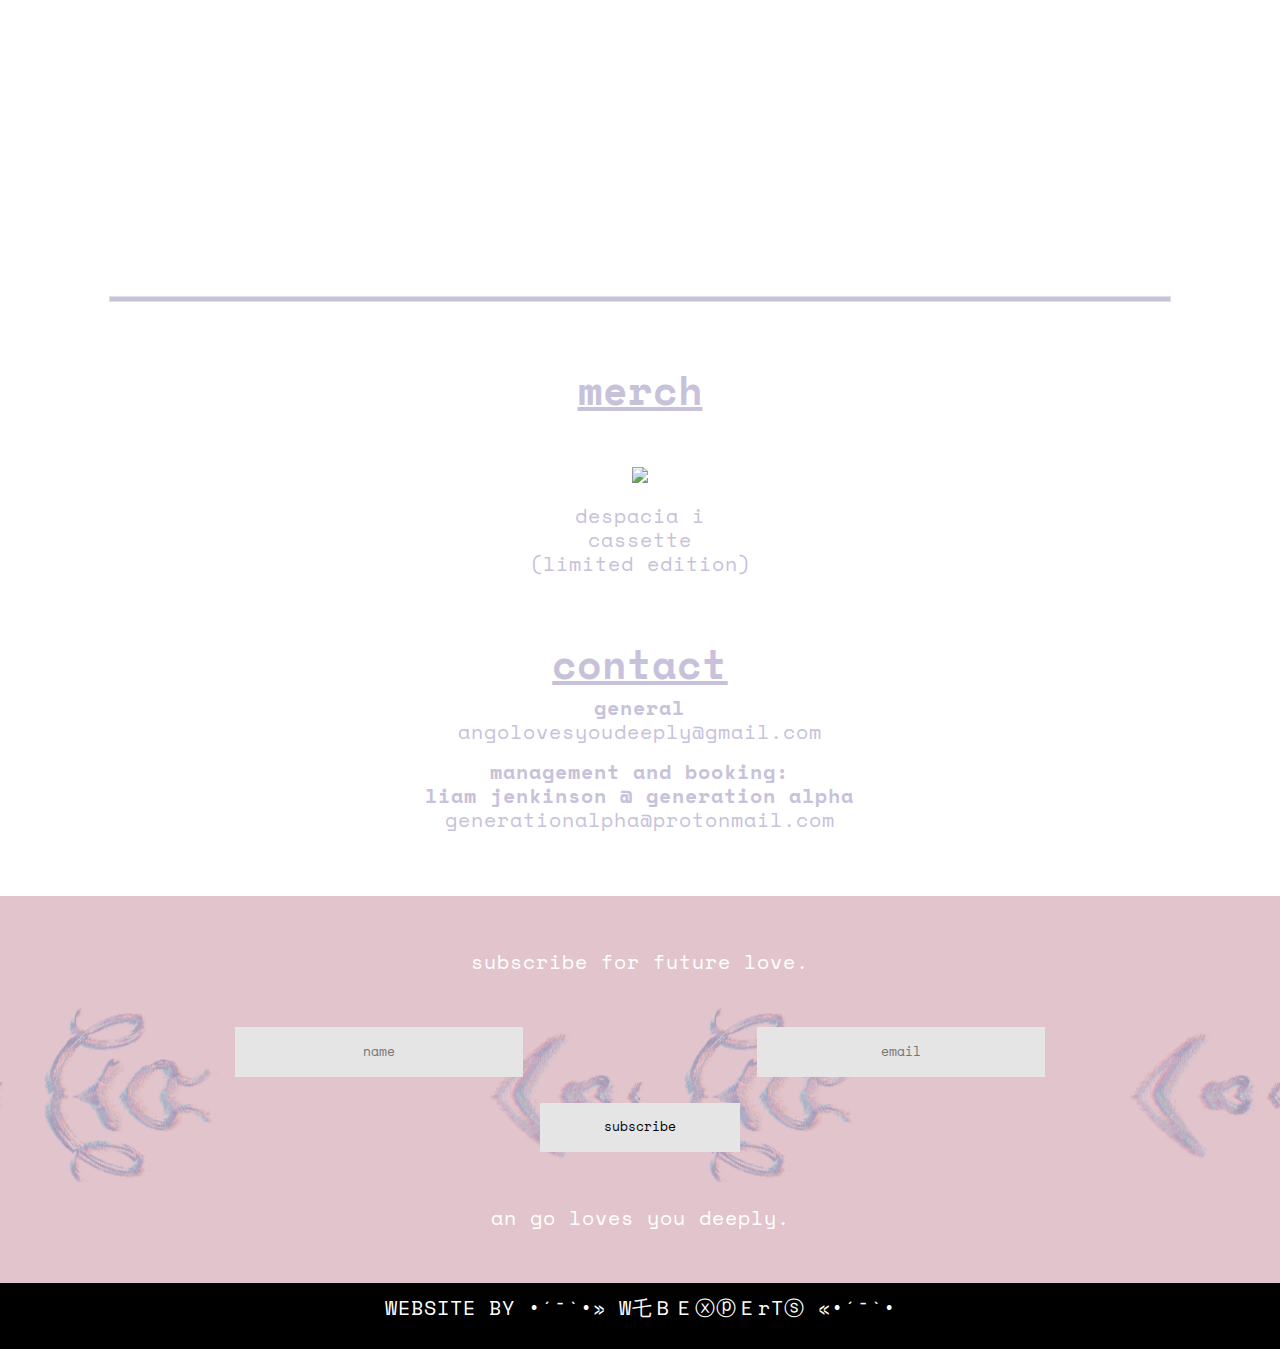
==== commit 03837496: "updated email and favicon" ====
--- a/index.html
+++ b/index.html
@@ -20,6 +20,7 @@
         })(window, document, 'script', 'dataLayer', 'GTM-55WPSZX');
     </script>
     <!-- End Google Tag Manager -->
+    <link rel="icon" href="img/gifbigpearlfinal1.gif">
     <meta charset="utf-8" />
     <meta name="viewport" content="width-device-width, initial-scale" />
     <meta http-equiv="X-UA-Compatible" content="ie-edge" />
@@ -289,7 +290,7 @@
                 <p class="hover-black"><b>general</b><br> angolovesyoudeeply@gmail.com
                 </p>
                 <p class="hover-black">
-                    <b> management and booking:<br>liam jenkinson @ generation alpha</b><br> generationalpha@protomail.com
+                    <b> management and booking:<br>liam jenkinson @ generation alpha</b><br> generationalpha@protonmail.com
                 </p>
             </div>
         </div>
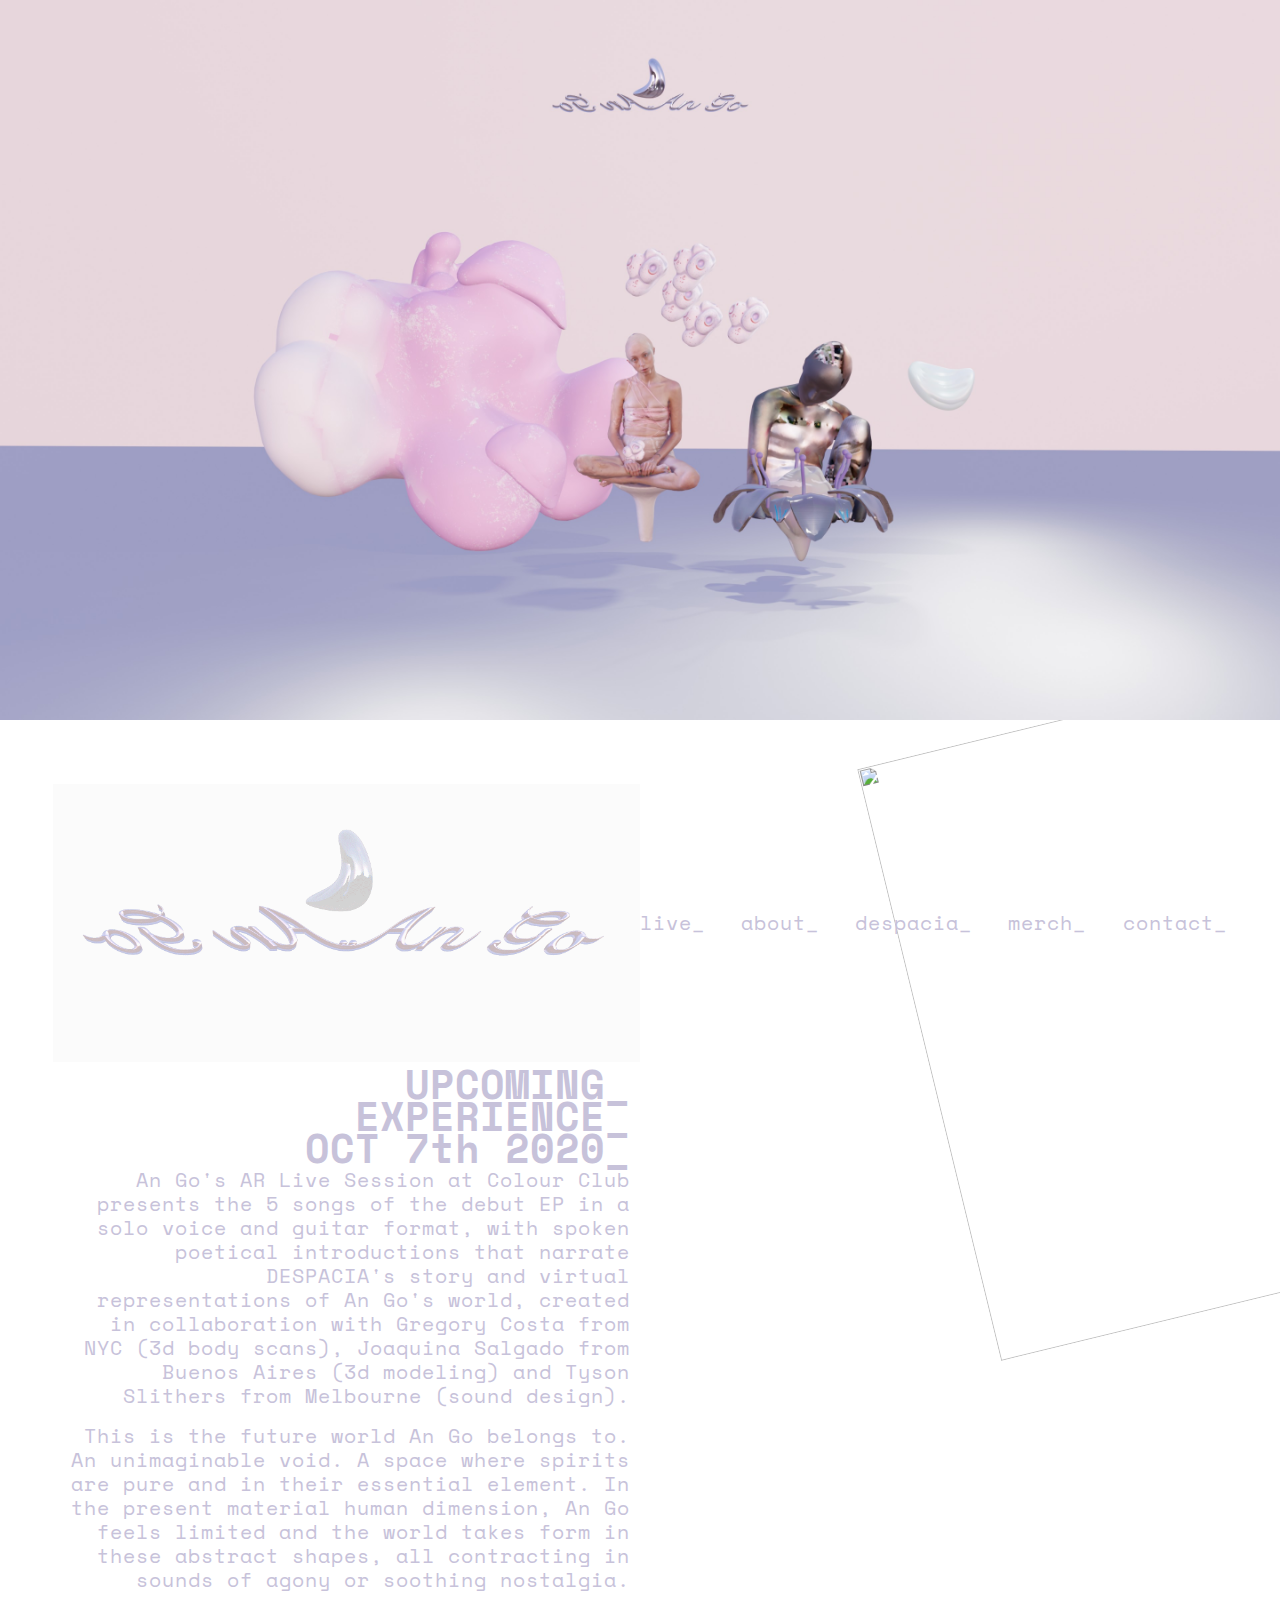
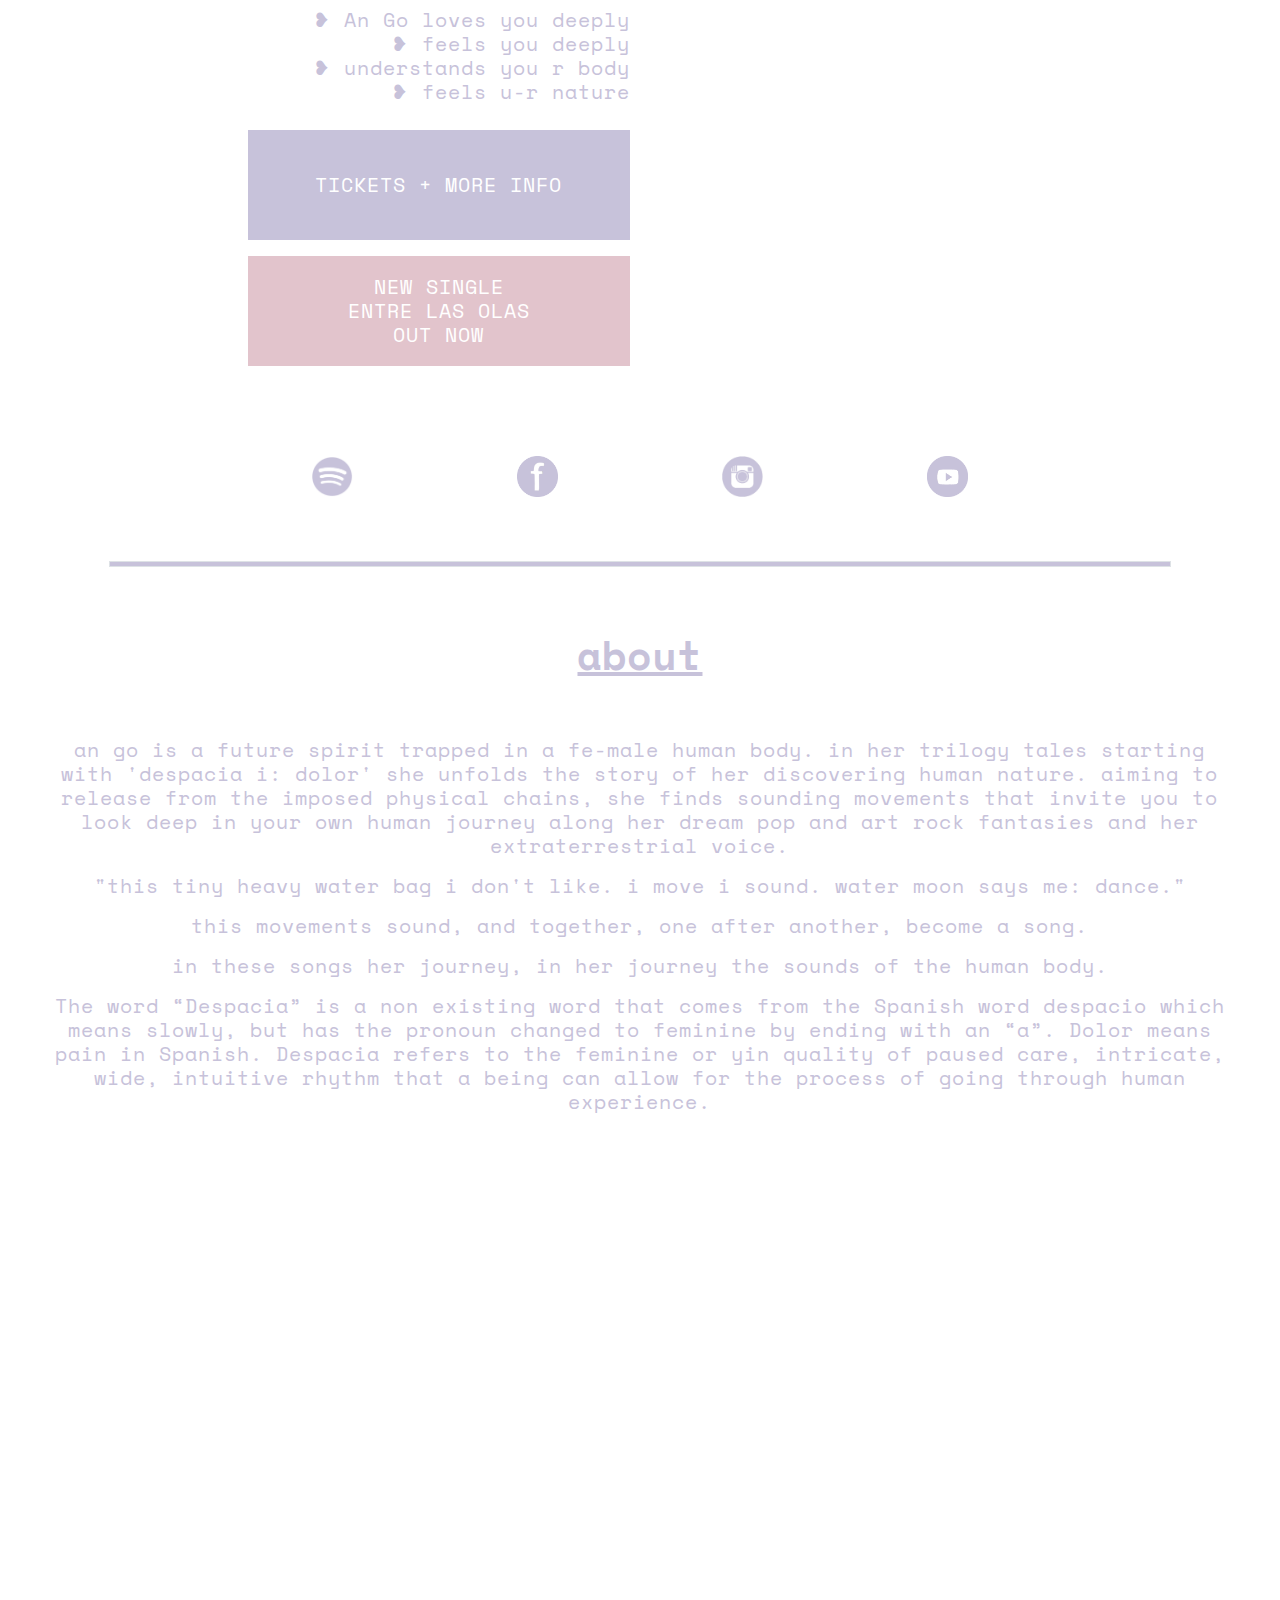
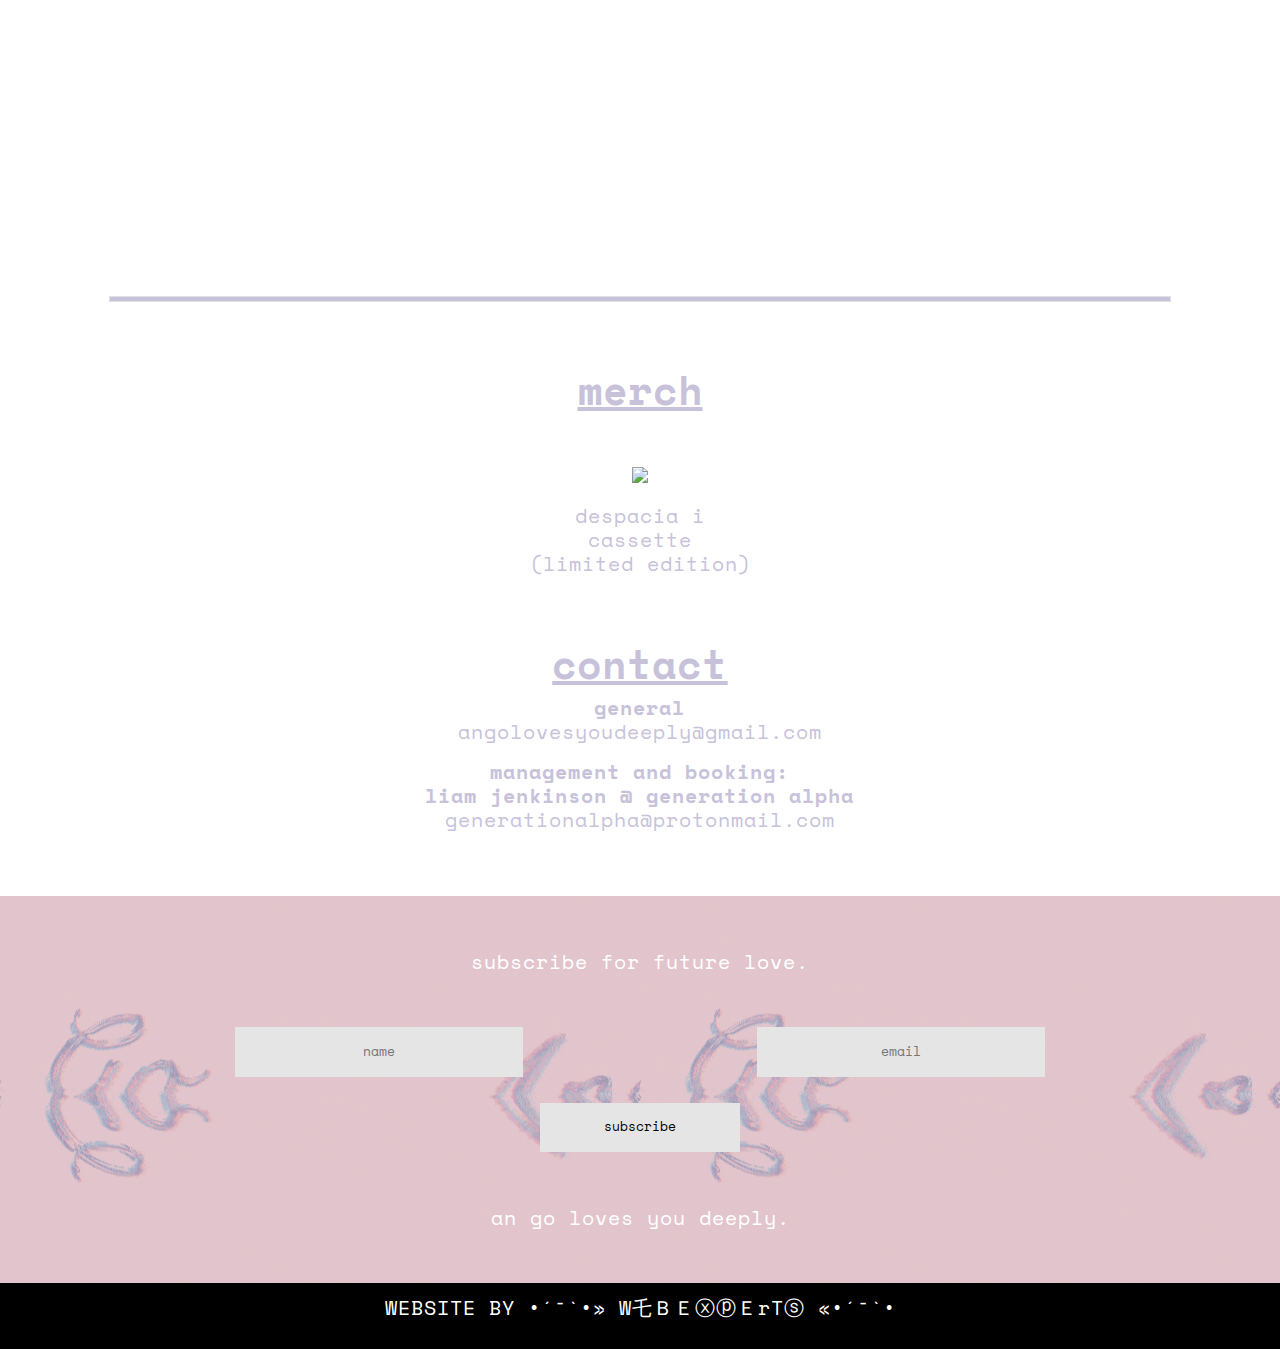
==== commit d50c2d0b: "updated poster" ====
--- a/index.html
+++ b/index.html
@@ -104,8 +104,8 @@
                     </div>
                 </div>
                 <div class="image-container column">
-                    <div class="header-row">
-                        <img src="img/Flyer6:7.png" alt="">
+                    <div class="header-row" style="width: 100%;">
+                        <img src="img/3Dposterangocolour-1.gif" alt="">
                     </div>
                     <!-- <div class="header-row">
                         <p style="text-align: center; color: black;">An Go’s AR Live Session at Colour Club will stream on September 23rd, <u> and open to kind donations.</u></p>
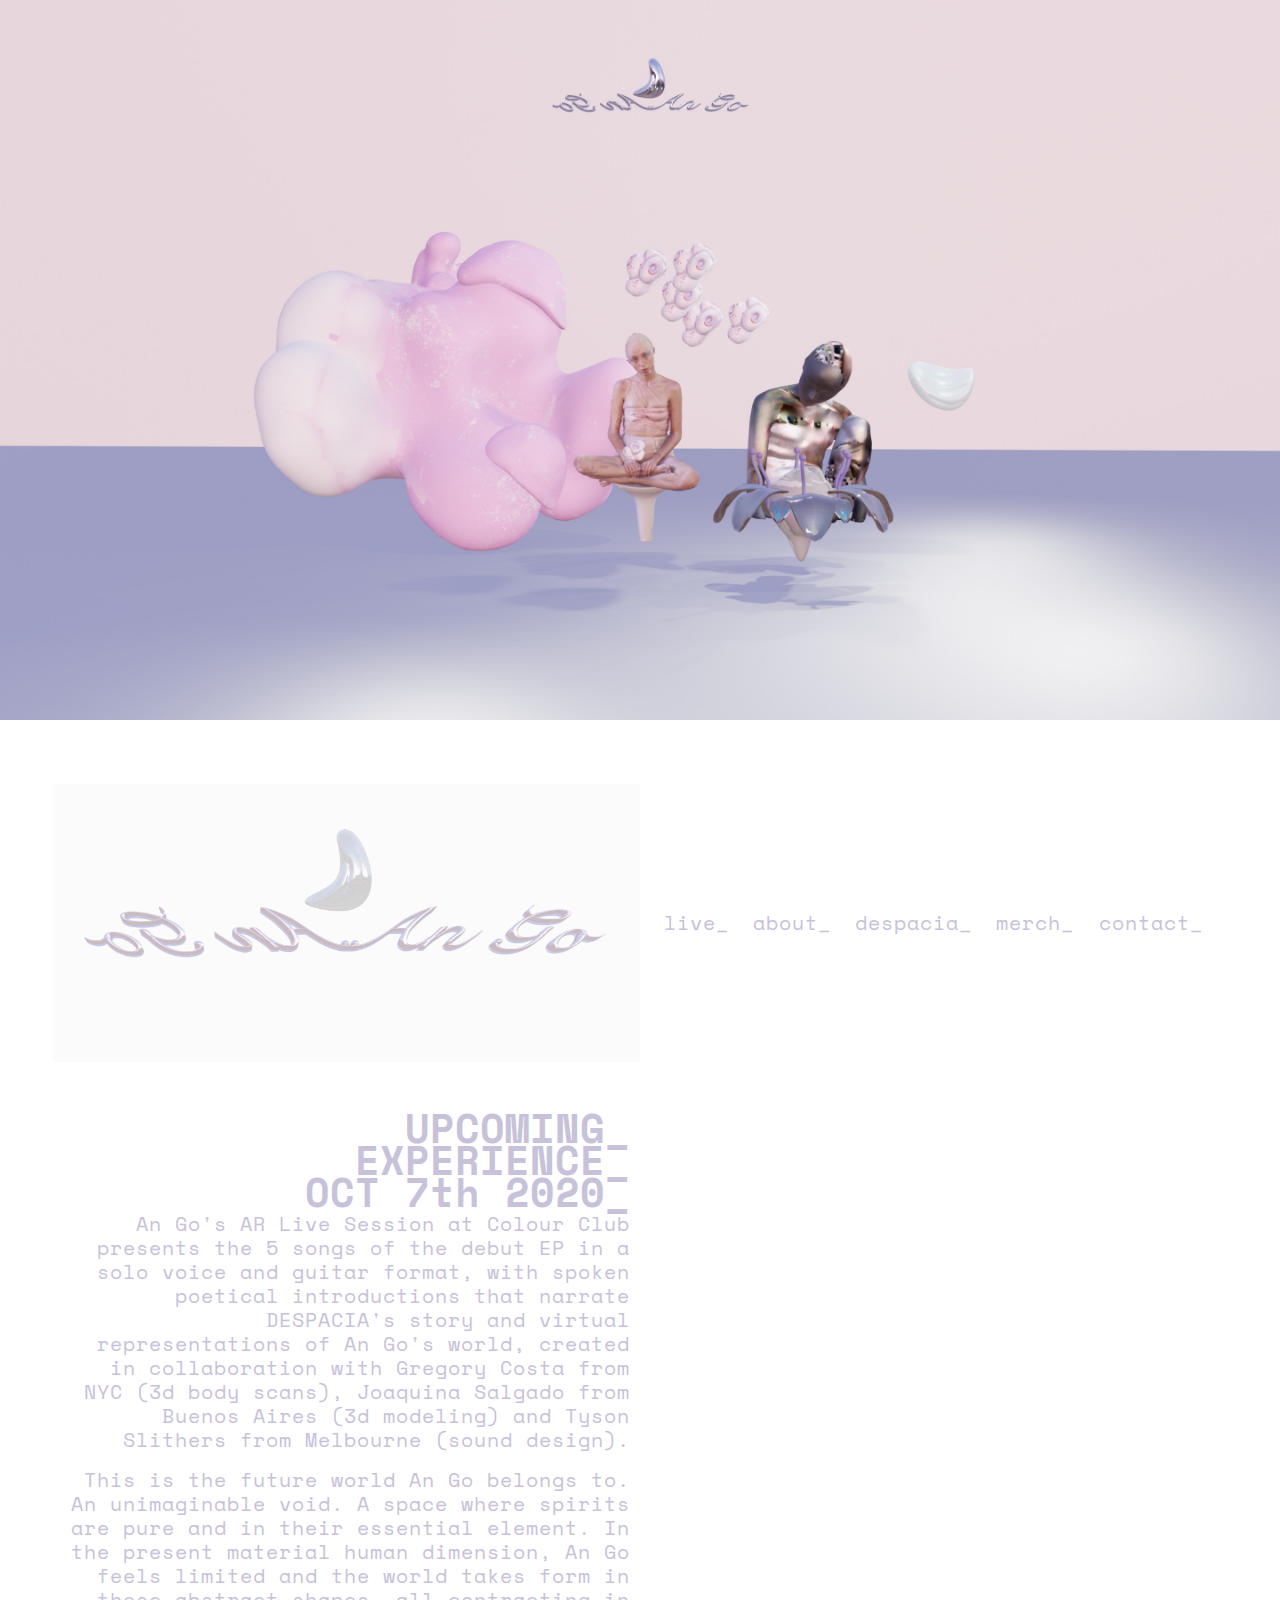
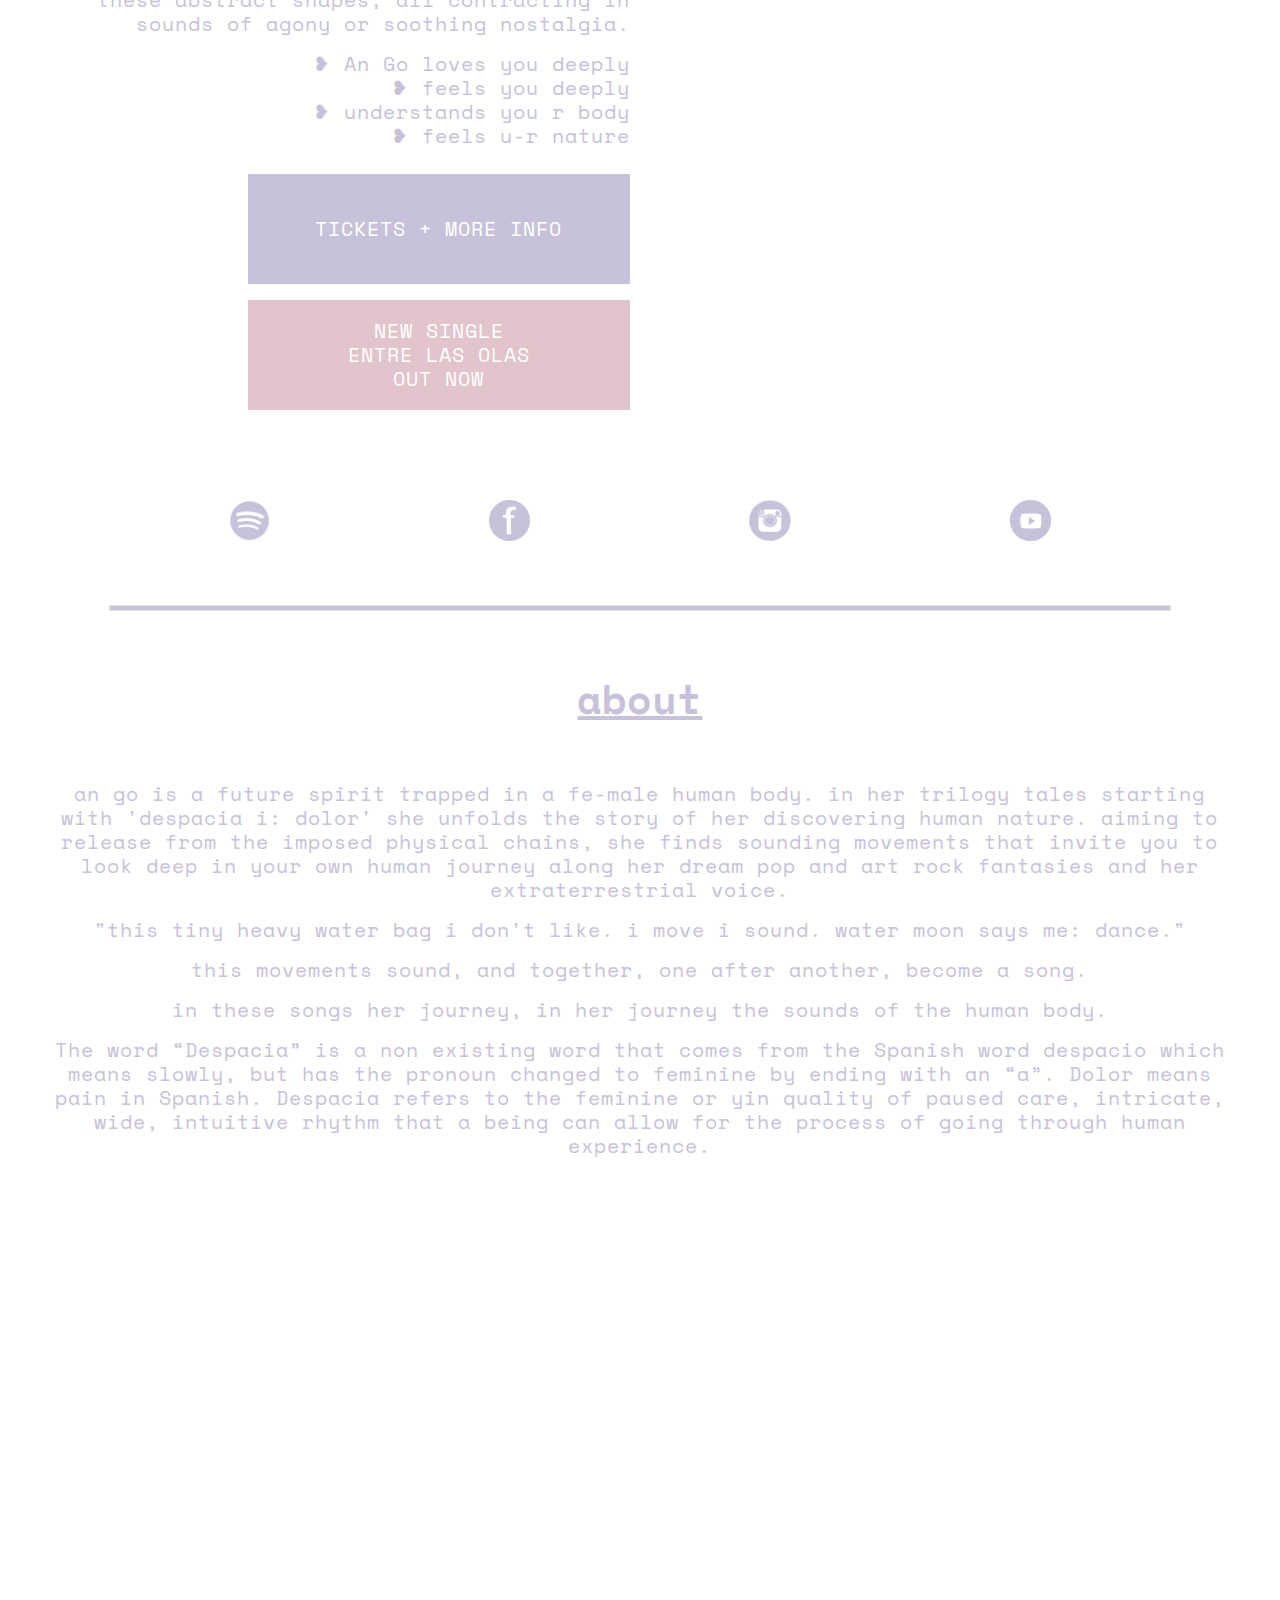
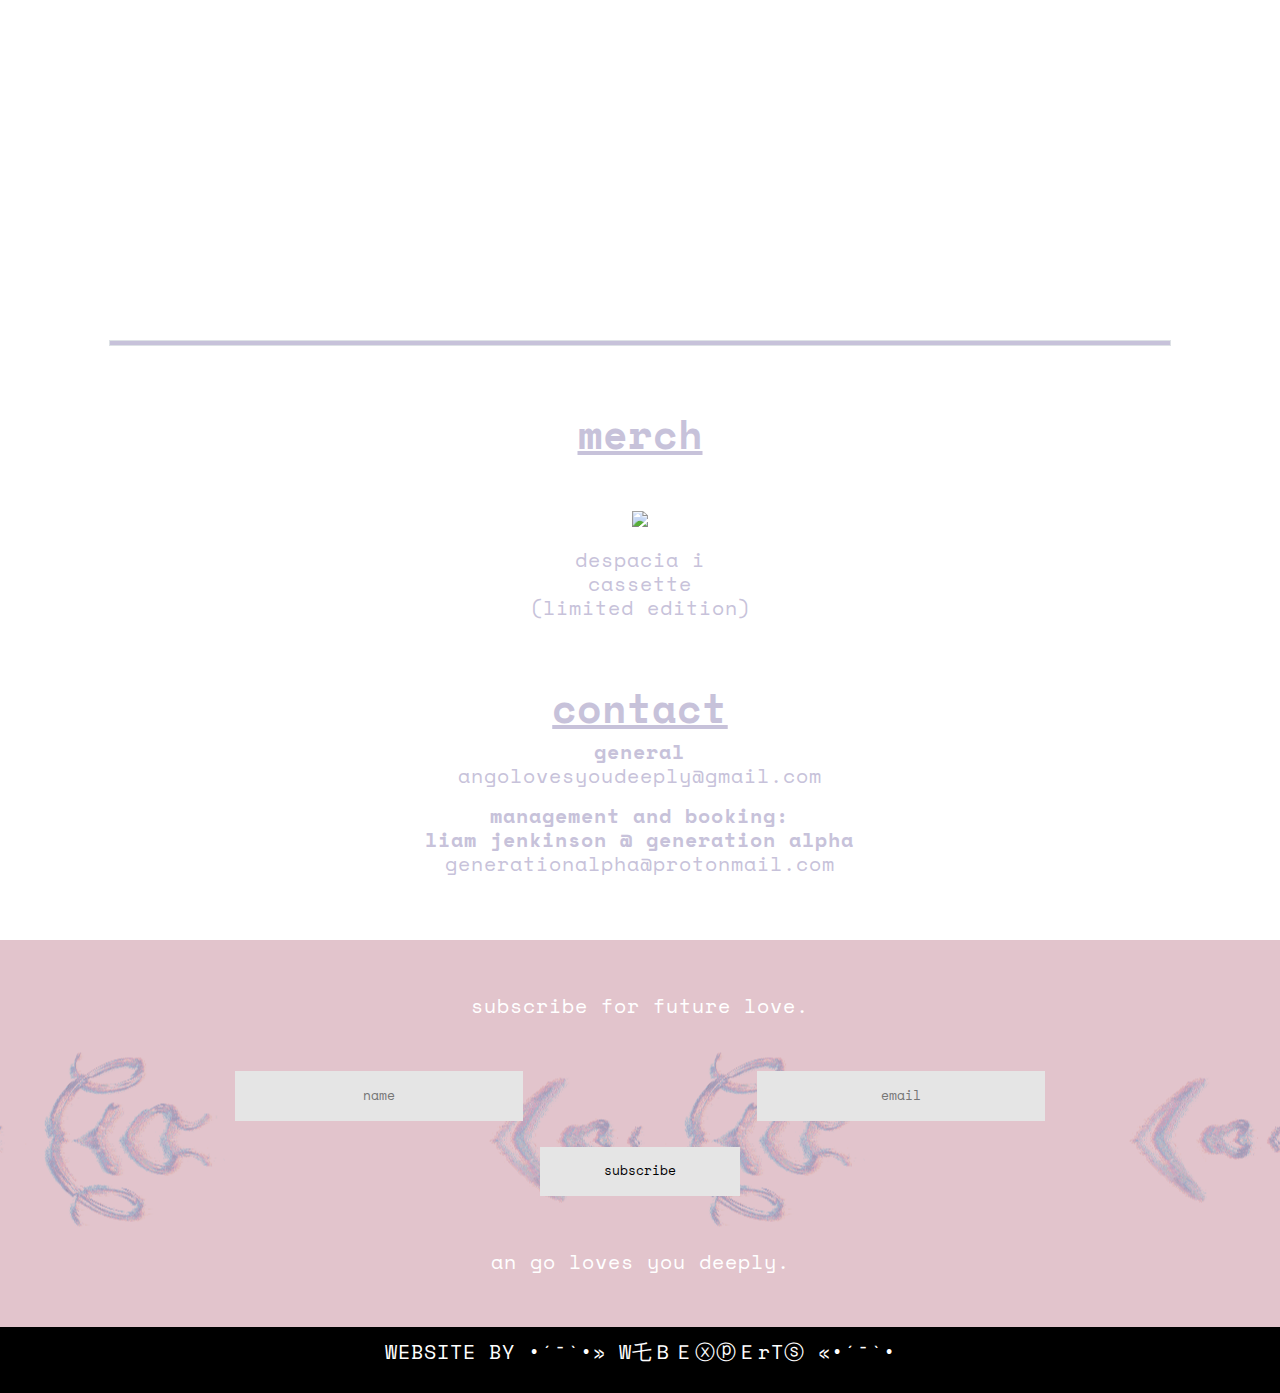
==== commit 4512e75f: "mostly good" ====
--- a/index.html
+++ b/index.html
@@ -22,7 +22,7 @@
     <!-- End Google Tag Manager -->
     <link rel="icon" href="img/gifbigpearlfinal1.gif">
     <meta charset="utf-8" />
-    <meta name="viewport" content="width-device-width, initial-scale" />
+    <meta name="viewport" content="width=device-width, initial-scale=1" />
     <meta http-equiv="X-UA-Compatible" content="ie-edge" />
     <meta name="description" content="an go is a future spirit trapped in a fe-male human body. in her trilogy tales starting with 'despacia i: dolor' she unfolds the story of her discovering human nature. aiming to release from the imposed physical chains, she finds sounding
     movements that invite you to look deep in your own human journey along her dream pop and art rock fantasies and her extraterrestrial voice.">
@@ -42,7 +42,7 @@
     </div>
 
     <div class="nav-container">
-        <div class="wrapper row">
+        <div class="wrapper row" id="nav-con">
             <div class="logo column">
                 <a href="#bootstrap-override">
                     <img src="img/logomirror_anim_whitebg.gif" alt="">
@@ -74,7 +74,7 @@
         <img src="img/perl_anim_whitebg.gif" id="perlbackground" />
         <header>
             <div class="wrapper row" id="header-image">
-                <div class="hero-content column">
+                <div class="hero-content column" style="flex: 2;">
                     <div class="news hover-black">
                         <span id="headline">UPCOMING_<br>EXPERIENCE_<br>OCT 7th 2020_ </span>
                         <p> An Go's AR Live Session at Colour Club presents the 5 songs of the debut EP in a solo voice and guitar format, with spoken poetical introductions that narrate DESPACIA's story and virtual <br> representations of An Go's world,
@@ -103,7 +103,7 @@
                         </a>
                     </div>
                 </div>
-                <div class="image-container column">
+                <div class="image-container column" style="flex: 1;">
                     <div class="header-row" style="width: 100%;">
                         <img src="img/3Dposterangocolour-1.gif" alt="">
                     </div>
--- a/style.css
+++ b/style.css
@@ -1,6 +1,7 @@
 html {
     scroll-behavior: smooth;
-    height: 100%;
+    /* height: 100%; */
+    width: 100vw;
 }
 
 body {
@@ -14,9 +15,12 @@
     color: #C7C2DA;
     /* background-color: #E5E5E5; */
     background-color: #FFFFFF;
+    position: absolute;
     overflow-x: hidden;
-    height: 100%;
+    /* height: 100%; */
+    width: 100vw;
     -webkit-font-smoothing: antialiased;
+    display: block;
 }
 
 a {
@@ -62,6 +66,7 @@
 
 .logo {
     width: 50%;
+    min-width: 260px;
     display: inline-block;
 }
 
@@ -72,7 +77,8 @@
     align-items: center;
     text-align: center;
     display: flex;
-    justify-content: space-between;
+    justify-content: space-evenly;
+    align-content: space-around;
 }
 
 .items * {
@@ -87,6 +93,8 @@
 
 #header-image {
     align-items: flex-start;
+    display: flex;
+    flex-direction: column-reverse;
 }
 
 #header-image div {
@@ -140,6 +148,7 @@
     width: 70%;
     margin: auto;
     display: flex;
+    justify-content: space-between;
 }
 
 li {
@@ -149,12 +158,10 @@
 }
 
 .soc-media-container li {
-    /* width: calc(100%/7); */
-    display: flex;
-    justify-content: space-between;
+    display: flex;
     vertical-align: middle;
-    margin: 0 auto;
-    text-align: center;
+    text-align: center;
+    min-width: 40px;
 }
 
 .soc-media-icon {
@@ -354,4 +361,72 @@
 
 .clear {
     margin-top: 2%;
+}
+
+@media {
+    body {
+        margin: 0;
+        display: block;
+        box-sizing: border-box;
+        /* color: black; */
+    }
+    #perlbackground {
+        display: none;
+    }
+}
+
+@media screen and (max-width: 492px) {
+    #nav-con {
+        display: flex;
+        flex-wrap: wrap;
+        justify-content: space-evenly;
+        align-content: space-around;
+    }
+}
+
+@media screen and (max-width: 640px) {
+    #header-image {
+        display: flex;
+        flex-wrap: wrap;
+        justify-content: space-evenly;
+        align-content: space-around;
+        text-align: center;
+    }
+    .hero-content {
+        display: block;
+        width: 100%;
+    }
+    .image-container {
+        width: 100%;
+        display: block;
+    }
+    .news {
+        text-align: center;
+    }
+    .buttons {
+        margin: auto;
+    }
+    input {
+        padding: 0%;
+    }
+    .web-experts-footer {
+        font-size: 1vw;
+    }
+}
+
+@media screen and (max-width: 1055px) {
+    .items {
+        flex-wrap: wrap;
+    }
+    p {
+        font-size: 3.8vw;
+        /* text-align: left;
+        line-height: 2.9vh; */
+    }
+}
+
+@media screen and (max-width: 890px) {
+    .d-flex {
+        flex-wrap: wrap;
+    }
 }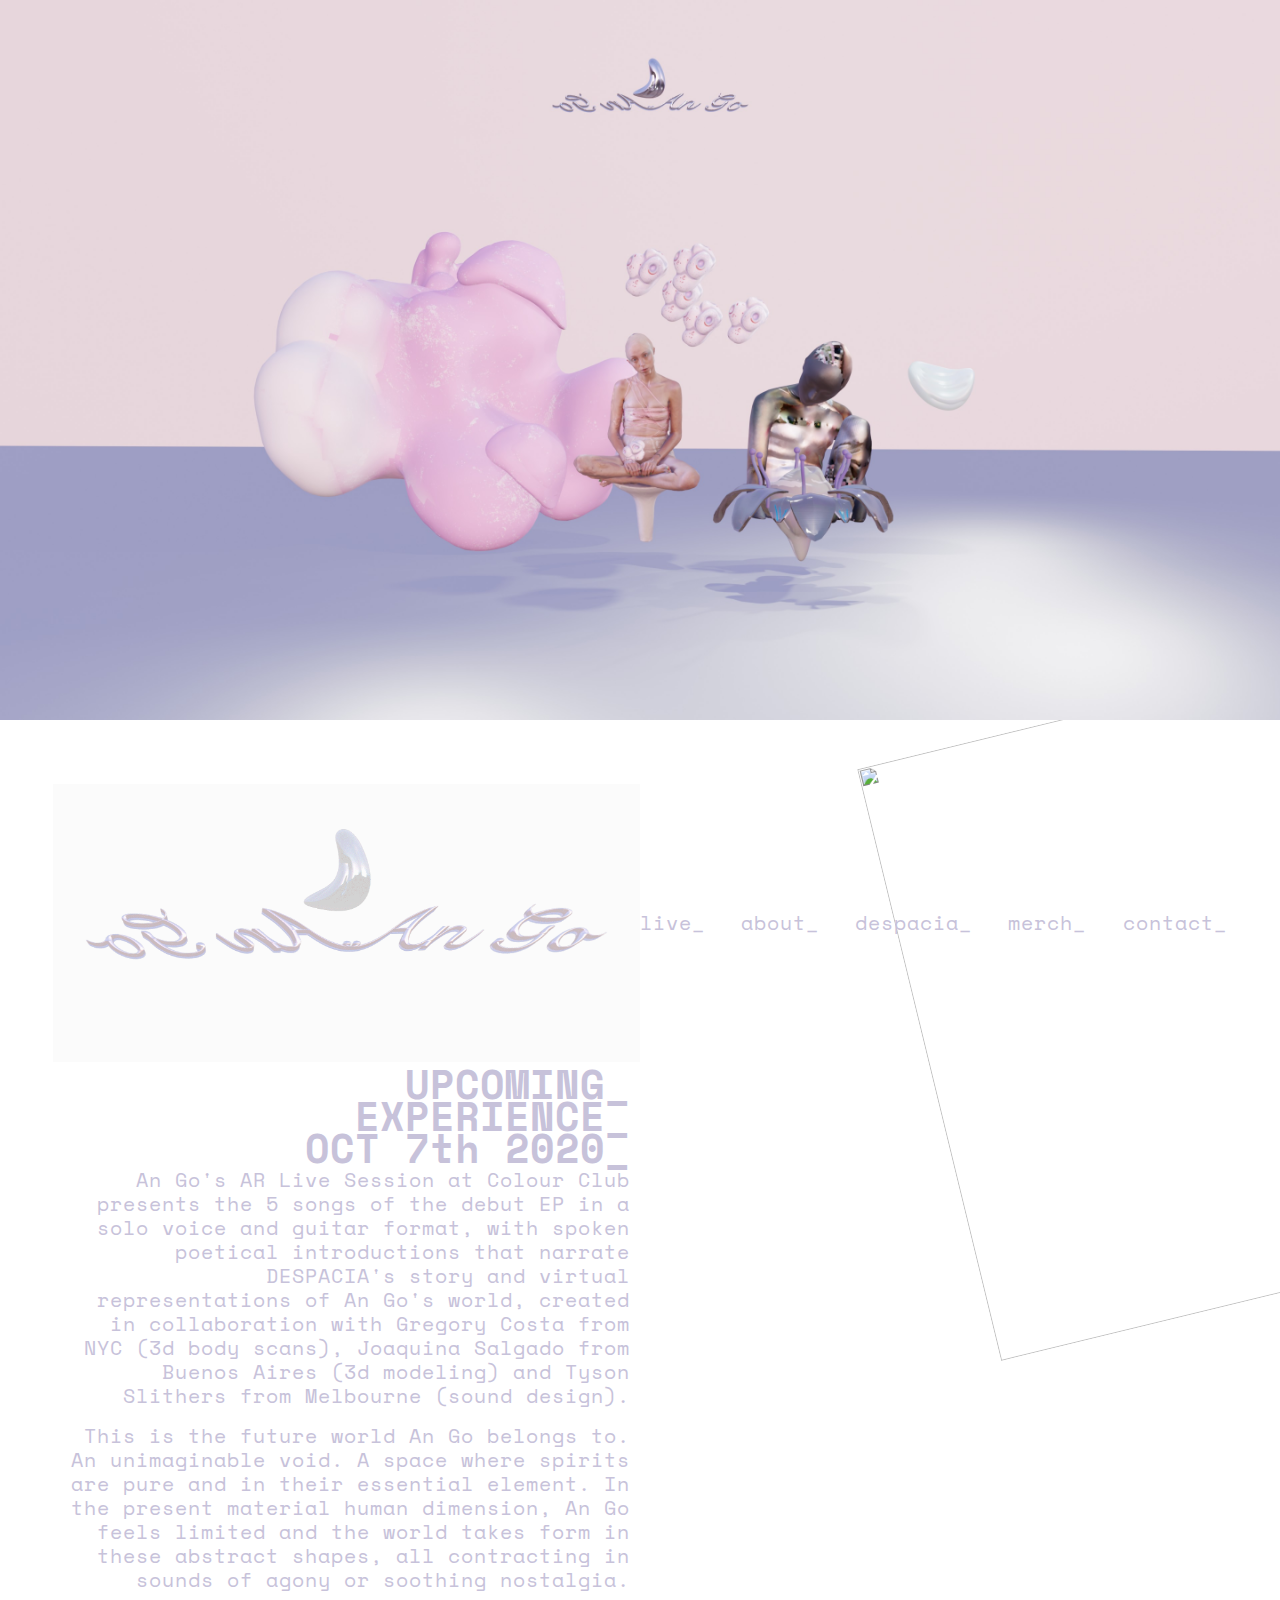
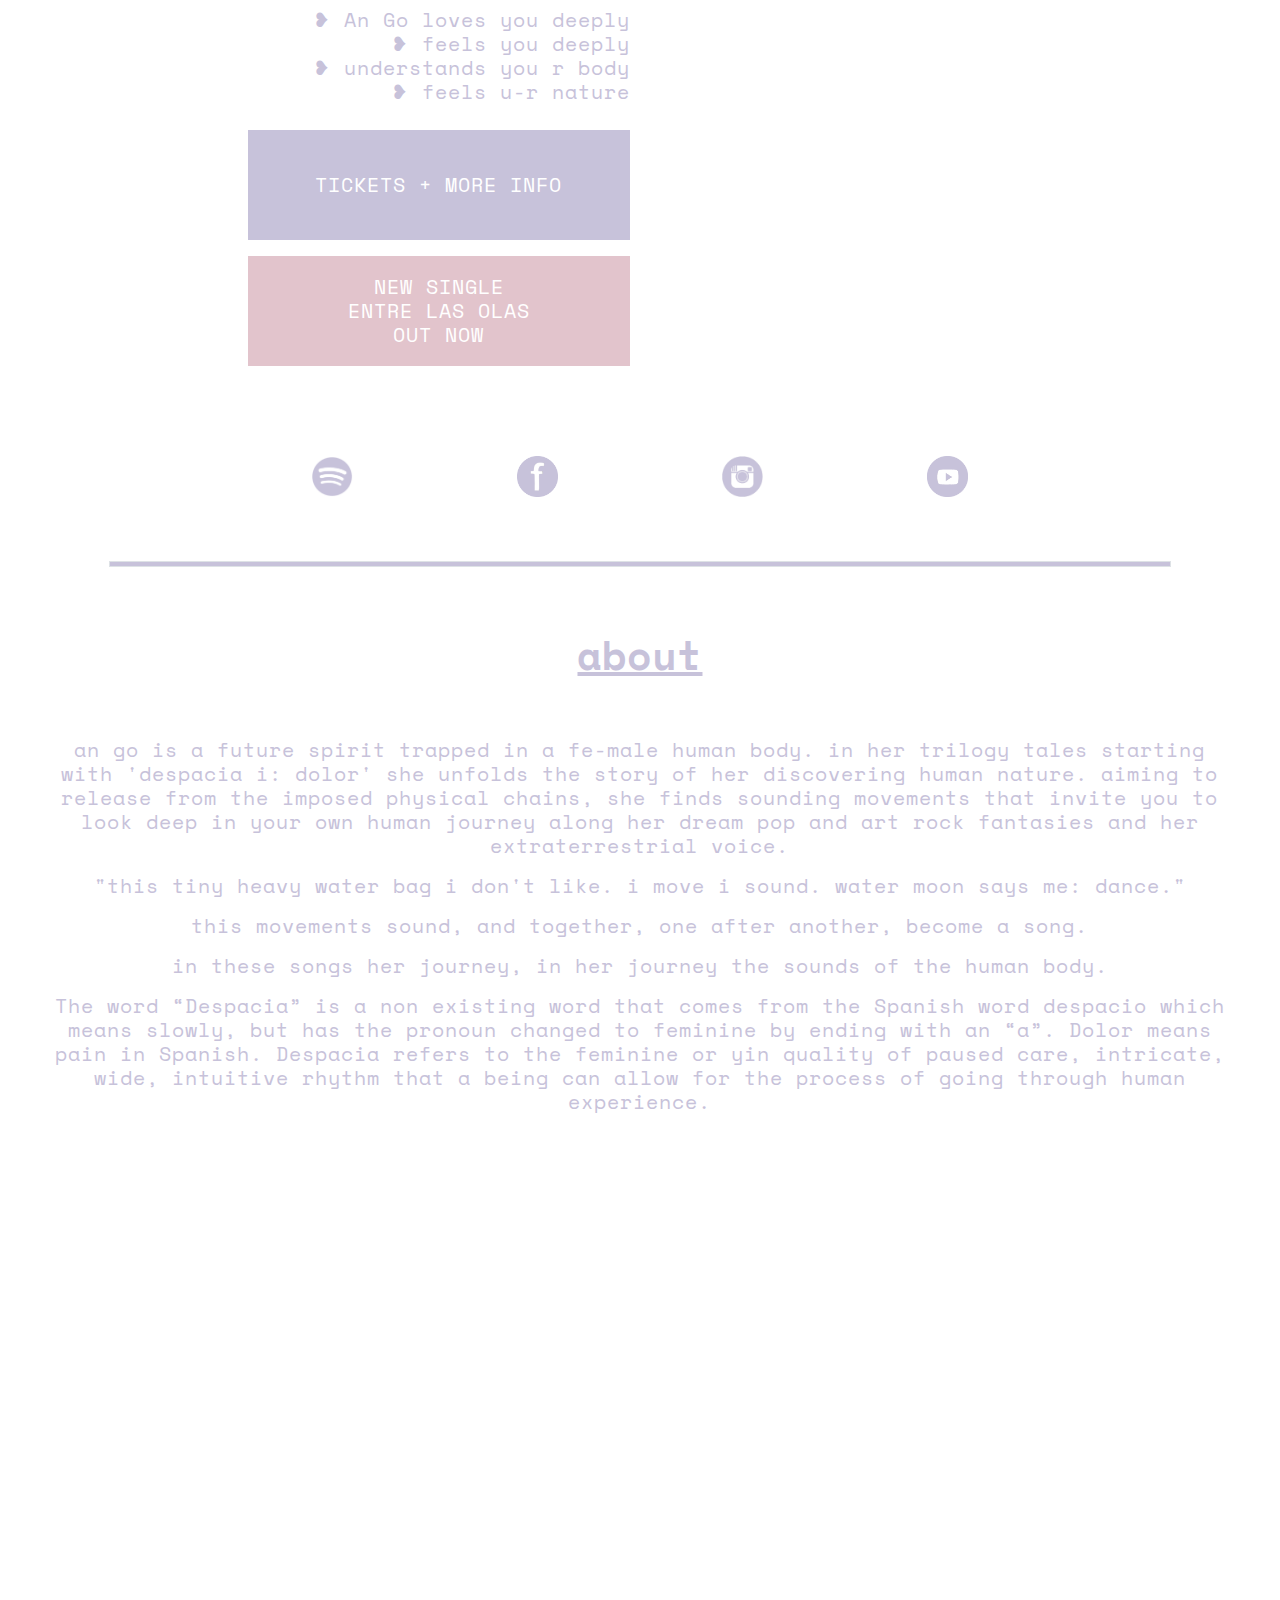
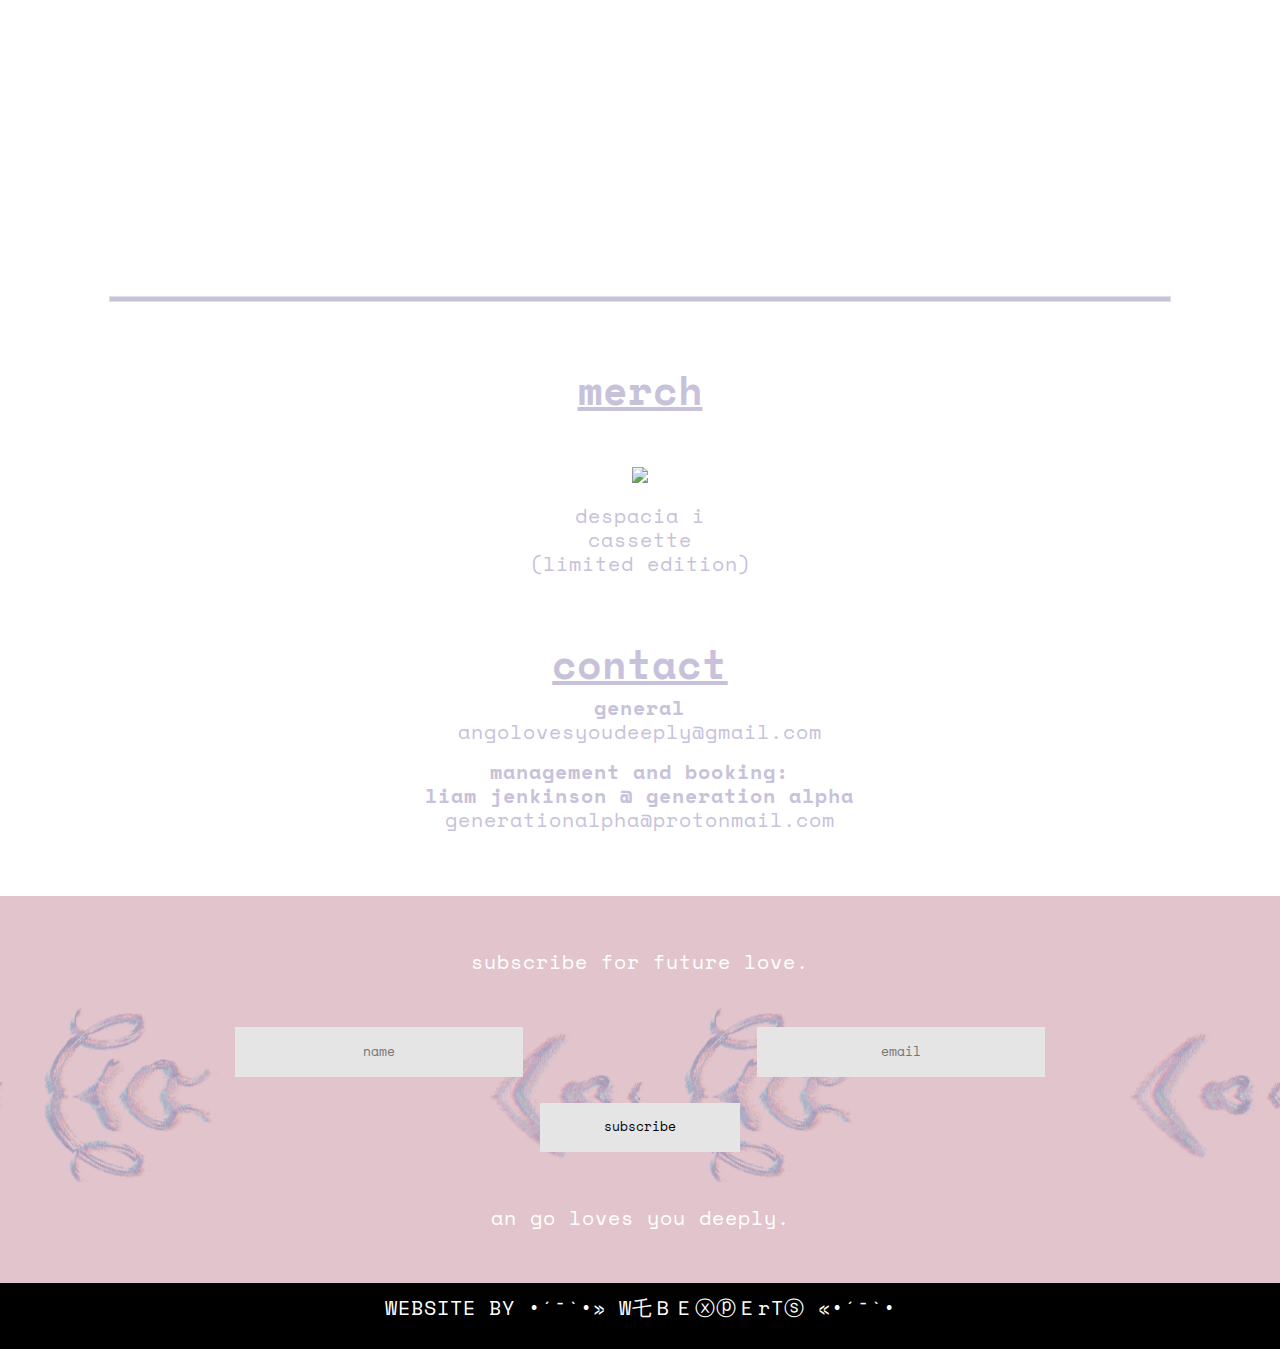
==== commit 2cb73b14: "Merge pull request #8 from FigrHed/master" ====
--- a/index.html
+++ b/index.html
@@ -22,7 +22,7 @@
     <!-- End Google Tag Manager -->
     <link rel="icon" href="img/gifbigpearlfinal1.gif">
     <meta charset="utf-8" />
-    <meta name="viewport" content="width=device-width, initial-scale=1" />
+    <meta name="viewport" content="width-device-width, initial-scale" />
     <meta http-equiv="X-UA-Compatible" content="ie-edge" />
     <meta name="description" content="an go is a future spirit trapped in a fe-male human body. in her trilogy tales starting with 'despacia i: dolor' she unfolds the story of her discovering human nature. aiming to release from the imposed physical chains, she finds sounding
     movements that invite you to look deep in your own human journey along her dream pop and art rock fantasies and her extraterrestrial voice.">
@@ -42,7 +42,7 @@
     </div>
 
     <div class="nav-container">
-        <div class="wrapper row" id="nav-con">
+        <div class="wrapper row">
             <div class="logo column">
                 <a href="#bootstrap-override">
                     <img src="img/logomirror_anim_whitebg.gif" alt="">
@@ -74,7 +74,7 @@
         <img src="img/perl_anim_whitebg.gif" id="perlbackground" />
         <header>
             <div class="wrapper row" id="header-image">
-                <div class="hero-content column" style="flex: 2;">
+                <div class="hero-content column">
                     <div class="news hover-black">
                         <span id="headline">UPCOMING_<br>EXPERIENCE_<br>OCT 7th 2020_ </span>
                         <p> An Go's AR Live Session at Colour Club presents the 5 songs of the debut EP in a solo voice and guitar format, with spoken poetical introductions that narrate DESPACIA's story and virtual <br> representations of An Go's world,
@@ -103,7 +103,7 @@
                         </a>
                     </div>
                 </div>
-                <div class="image-container column" style="flex: 1;">
+                <div class="image-container column">
                     <div class="header-row" style="width: 100%;">
                         <img src="img/3Dposterangocolour-1.gif" alt="">
                     </div>
--- a/style.css
+++ b/style.css
@@ -1,7 +1,6 @@
 html {
     scroll-behavior: smooth;
-    /* height: 100%; */
-    width: 100vw;
+    height: 100%;
 }
 
 body {
@@ -15,12 +14,9 @@
     color: #C7C2DA;
     /* background-color: #E5E5E5; */
     background-color: #FFFFFF;
-    position: absolute;
     overflow-x: hidden;
-    /* height: 100%; */
-    width: 100vw;
+    height: 100%;
     -webkit-font-smoothing: antialiased;
-    display: block;
 }
 
 a {
@@ -66,7 +62,6 @@
 
 .logo {
     width: 50%;
-    min-width: 260px;
     display: inline-block;
 }
 
@@ -77,8 +72,7 @@
     align-items: center;
     text-align: center;
     display: flex;
-    justify-content: space-evenly;
-    align-content: space-around;
+    justify-content: space-between;
 }
 
 .items * {
@@ -93,8 +87,6 @@
 
 #header-image {
     align-items: flex-start;
-    display: flex;
-    flex-direction: column-reverse;
 }
 
 #header-image div {
@@ -148,7 +140,6 @@
     width: 70%;
     margin: auto;
     display: flex;
-    justify-content: space-between;
 }
 
 li {
@@ -158,10 +149,12 @@
 }
 
 .soc-media-container li {
-    display: flex;
+    /* width: calc(100%/7); */
+    display: flex;
+    justify-content: space-between;
     vertical-align: middle;
-    text-align: center;
-    min-width: 40px;
+    margin: 0 auto;
+    text-align: center;
 }
 
 .soc-media-icon {
@@ -361,72 +354,4 @@
 
 .clear {
     margin-top: 2%;
-}
-
-@media {
-    body {
-        margin: 0;
-        display: block;
-        box-sizing: border-box;
-        /* color: black; */
-    }
-    #perlbackground {
-        display: none;
-    }
-}
-
-@media screen and (max-width: 492px) {
-    #nav-con {
-        display: flex;
-        flex-wrap: wrap;
-        justify-content: space-evenly;
-        align-content: space-around;
-    }
-}
-
-@media screen and (max-width: 640px) {
-    #header-image {
-        display: flex;
-        flex-wrap: wrap;
-        justify-content: space-evenly;
-        align-content: space-around;
-        text-align: center;
-    }
-    .hero-content {
-        display: block;
-        width: 100%;
-    }
-    .image-container {
-        width: 100%;
-        display: block;
-    }
-    .news {
-        text-align: center;
-    }
-    .buttons {
-        margin: auto;
-    }
-    input {
-        padding: 0%;
-    }
-    .web-experts-footer {
-        font-size: 1vw;
-    }
-}
-
-@media screen and (max-width: 1055px) {
-    .items {
-        flex-wrap: wrap;
-    }
-    p {
-        font-size: 3.8vw;
-        /* text-align: left;
-        line-height: 2.9vh; */
-    }
-}
-
-@media screen and (max-width: 890px) {
-    .d-flex {
-        flex-wrap: wrap;
-    }
 }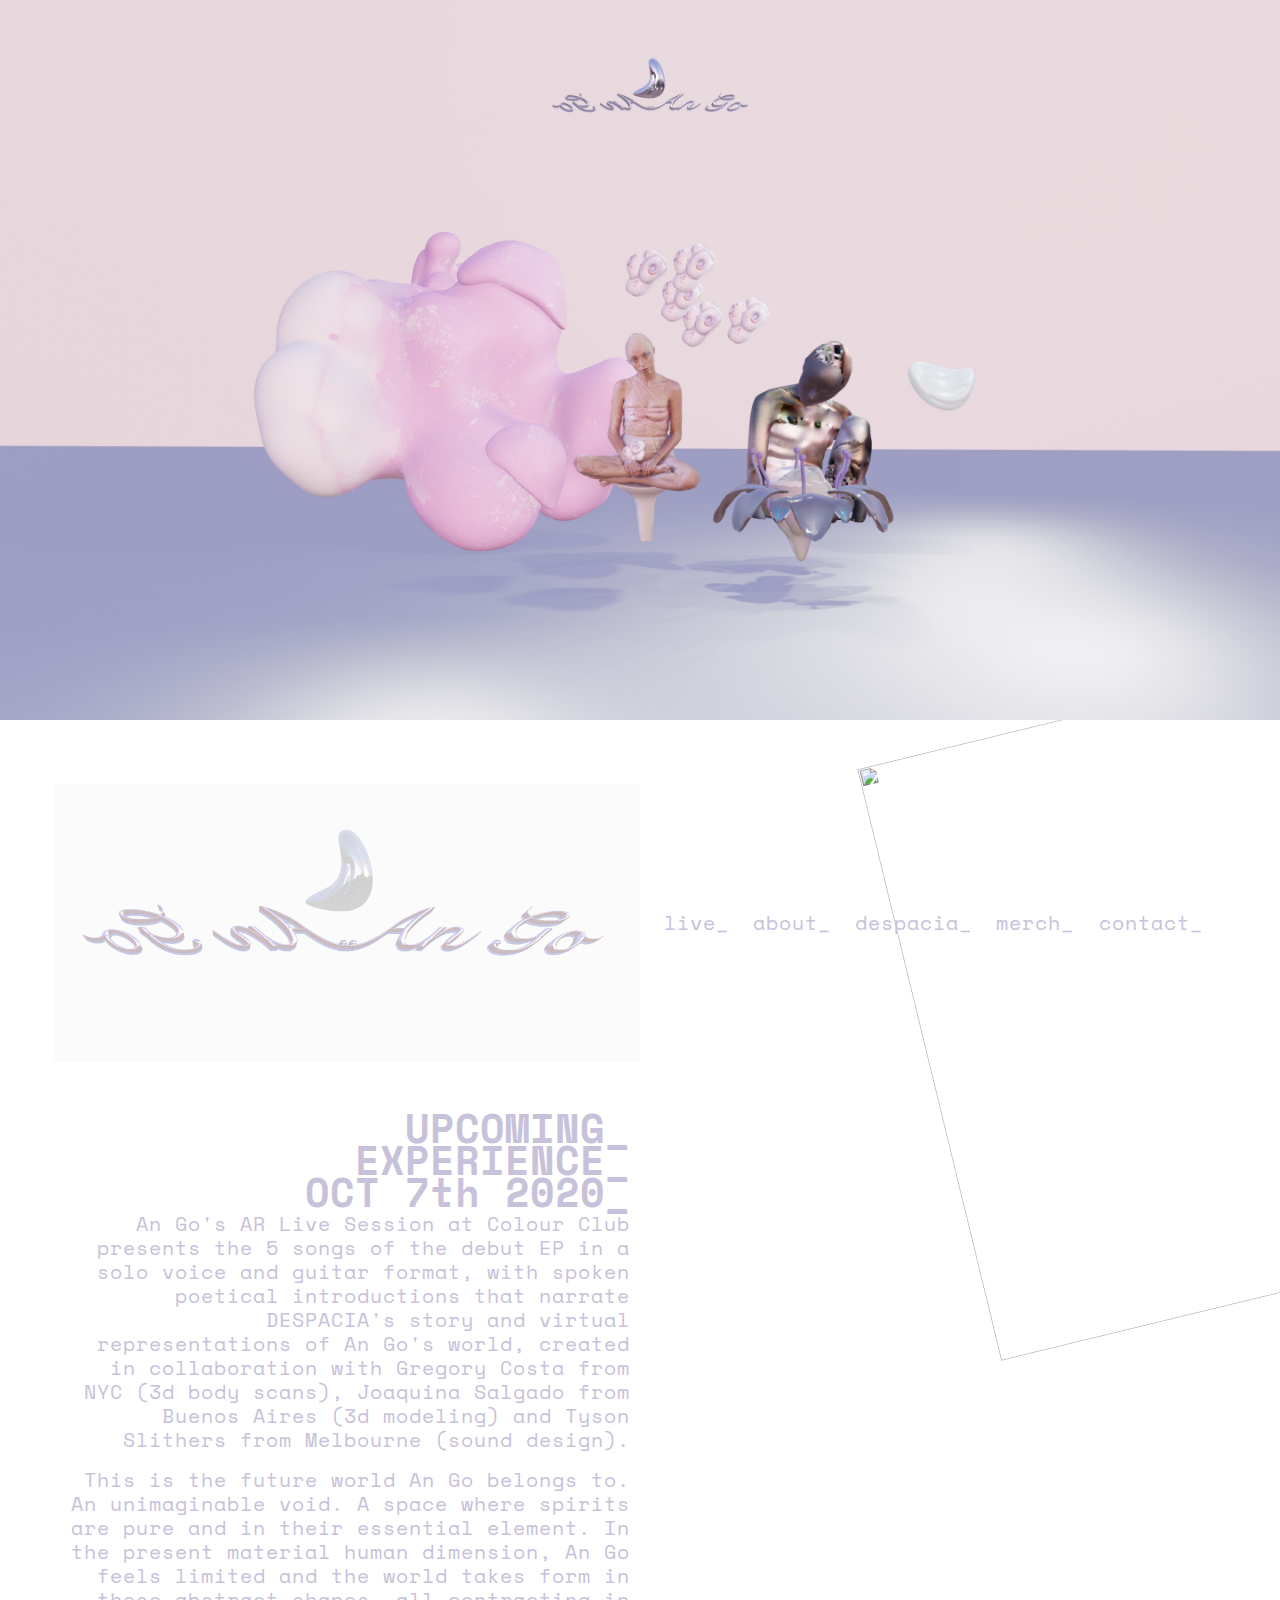
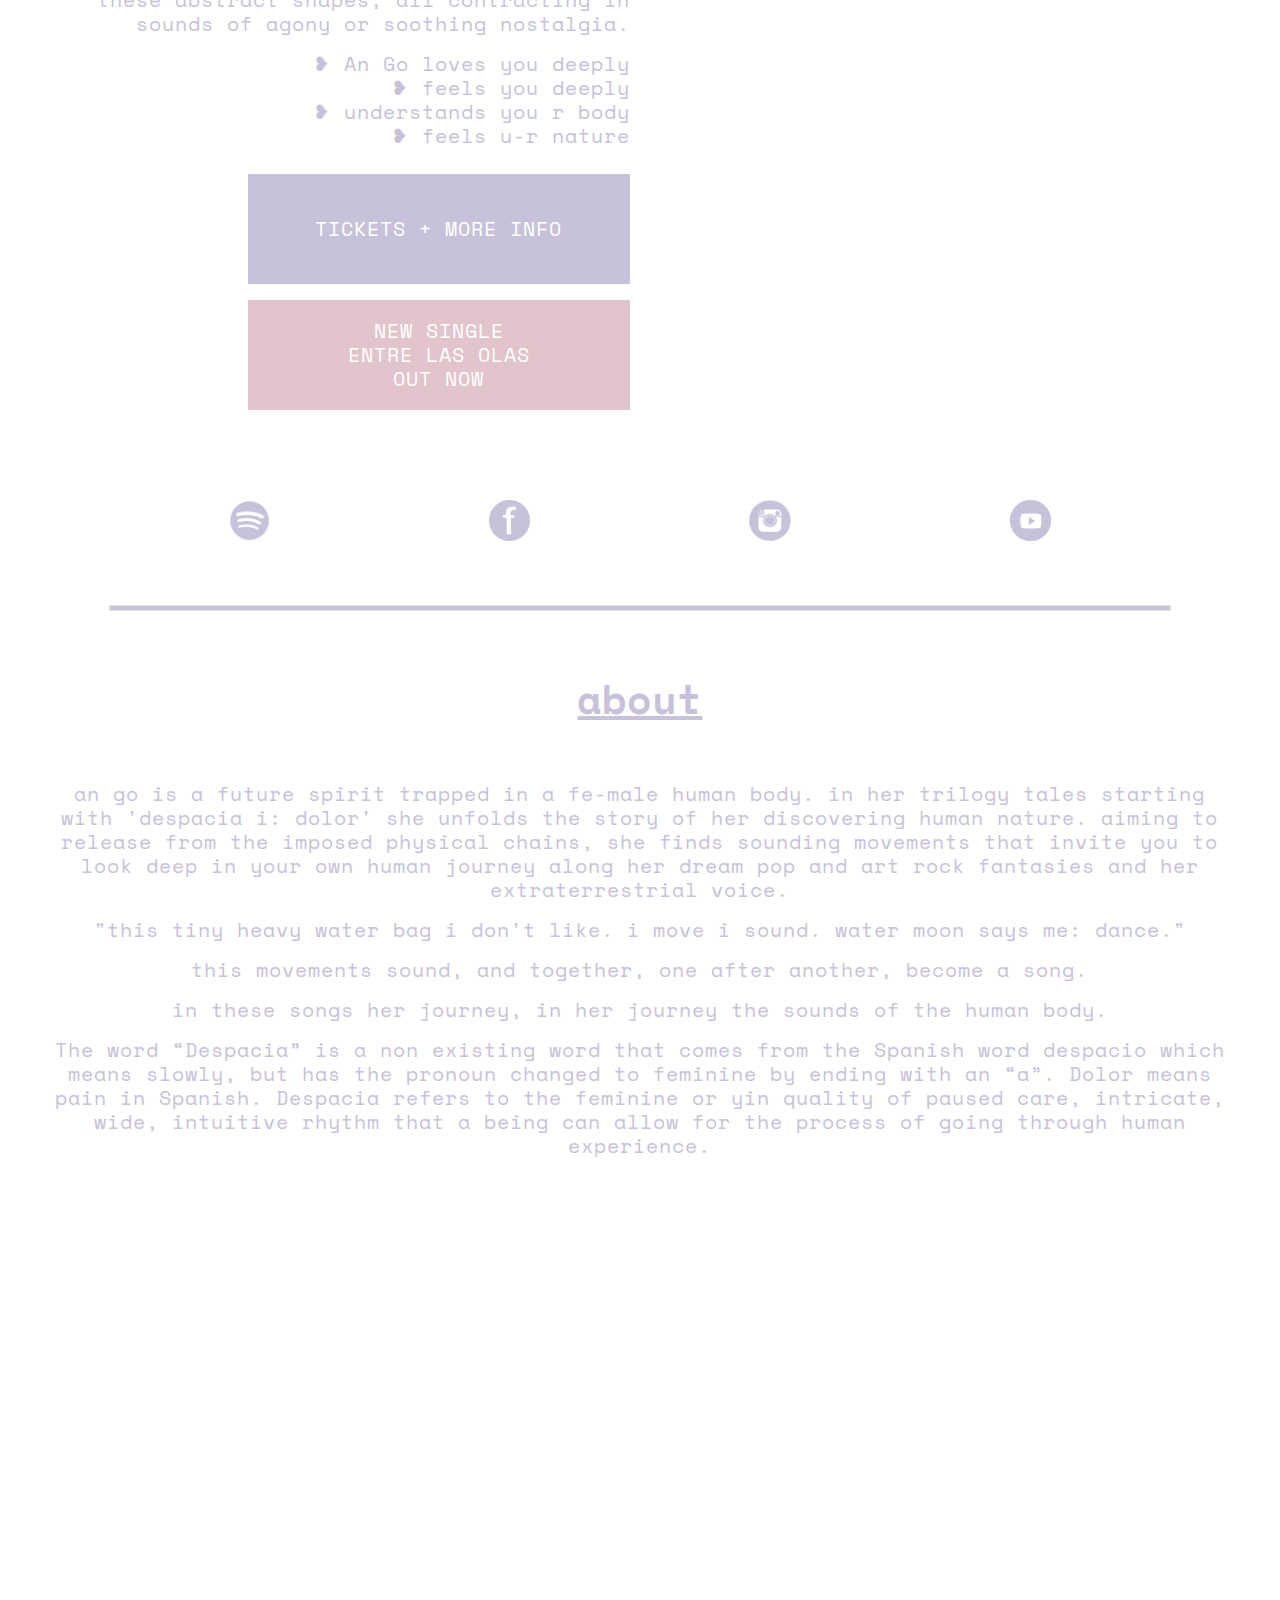
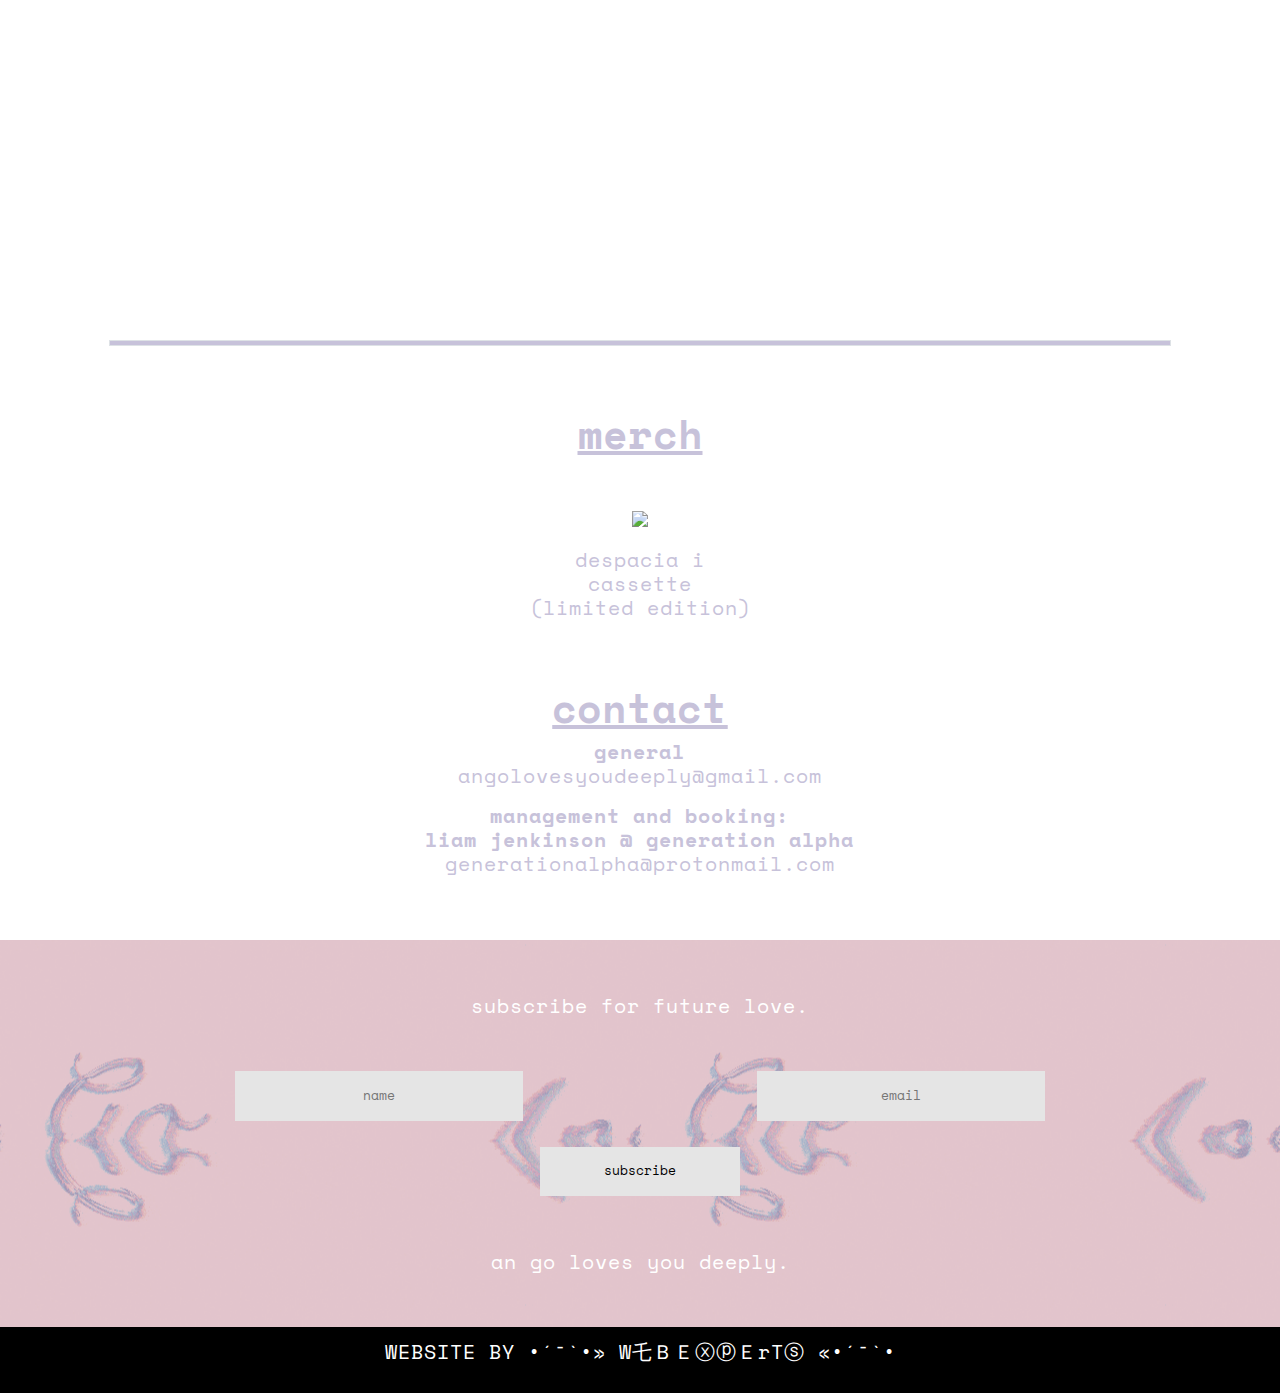
==== commit d79d5be5: "Merge pull request #9 from FigrHed/mobile-branch" ====
--- a/index.html
+++ b/index.html
@@ -22,7 +22,7 @@
     <!-- End Google Tag Manager -->
     <link rel="icon" href="img/gifbigpearlfinal1.gif">
     <meta charset="utf-8" />
-    <meta name="viewport" content="width-device-width, initial-scale" />
+    <meta name="viewport" content="width=device-width, initial-scale=1" />
     <meta http-equiv="X-UA-Compatible" content="ie-edge" />
     <meta name="description" content="an go is a future spirit trapped in a fe-male human body. in her trilogy tales starting with 'despacia i: dolor' she unfolds the story of her discovering human nature. aiming to release from the imposed physical chains, she finds sounding
     movements that invite you to look deep in your own human journey along her dream pop and art rock fantasies and her extraterrestrial voice.">
@@ -42,7 +42,7 @@
     </div>
 
     <div class="nav-container">
-        <div class="wrapper row">
+        <div class="wrapper row" id="nav-con">
             <div class="logo column">
                 <a href="#bootstrap-override">
                     <img src="img/logomirror_anim_whitebg.gif" alt="">
@@ -74,7 +74,7 @@
         <img src="img/perl_anim_whitebg.gif" id="perlbackground" />
         <header>
             <div class="wrapper row" id="header-image">
-                <div class="hero-content column">
+                <div class="hero-content column" style="flex: 2;">
                     <div class="news hover-black">
                         <span id="headline">UPCOMING_<br>EXPERIENCE_<br>OCT 7th 2020_ </span>
                         <p> An Go's AR Live Session at Colour Club presents the 5 songs of the debut EP in a solo voice and guitar format, with spoken poetical introductions that narrate DESPACIA's story and virtual <br> representations of An Go's world,
@@ -103,7 +103,7 @@
                         </a>
                     </div>
                 </div>
-                <div class="image-container column">
+                <div class="image-container column" style="flex: 1;">
                     <div class="header-row" style="width: 100%;">
                         <img src="img/3Dposterangocolour-1.gif" alt="">
                     </div>
--- a/style.css
+++ b/style.css
@@ -1,6 +1,7 @@
 html {
     scroll-behavior: smooth;
-    height: 100%;
+    /* height: 100%; */
+    width: 100vw;
 }
 
 body {
@@ -14,9 +15,12 @@
     color: #C7C2DA;
     /* background-color: #E5E5E5; */
     background-color: #FFFFFF;
+    position: absolute;
     overflow-x: hidden;
-    height: 100%;
+    /* height: 100%; */
+    width: 100vw;
     -webkit-font-smoothing: antialiased;
+    display: block;
 }
 
 a {
@@ -62,6 +66,7 @@
 
 .logo {
     width: 50%;
+    min-width: 260px;
     display: inline-block;
 }
 
@@ -72,7 +77,8 @@
     align-items: center;
     text-align: center;
     display: flex;
-    justify-content: space-between;
+    justify-content: space-evenly;
+    align-content: space-around;
 }
 
 .items * {
@@ -87,6 +93,8 @@
 
 #header-image {
     align-items: flex-start;
+    display: flex;
+    flex-direction: column-reverse;
 }
 
 #header-image div {
@@ -140,6 +148,7 @@
     width: 70%;
     margin: auto;
     display: flex;
+    justify-content: space-between;
 }
 
 li {
@@ -149,12 +158,10 @@
 }
 
 .soc-media-container li {
-    /* width: calc(100%/7); */
-    display: flex;
-    justify-content: space-between;
+    display: flex;
     vertical-align: middle;
-    margin: 0 auto;
-    text-align: center;
+    text-align: center;
+    min-width: 40px;
 }
 
 .soc-media-icon {
@@ -354,4 +361,90 @@
 
 .clear {
     margin-top: 2%;
+}
+
+@media screen and (max-width: 800px) {
+    body {
+        margin: 0;
+        display: block;
+        box-sizing: border-box;
+        color: black;
+    }
+    #perlbackground {
+        display: none;
+    }
+    .promo-container {
+        display: none;
+    }
+    .spotify {
+        width: auto;
+        margin: auto;
+        height: 69.1vh;
+    }
+    .youtube-container {
+        display: none;
+    }
+    .image-container {
+        max-width: 70%;
+        margin: auto;
+    }
+    #headline {
+        text-align: right;
+    }
+}
+
+@media screen and (max-width: 492px) {
+    #nav-con {
+        display: flex;
+        flex-wrap: wrap;
+        justify-content: space-evenly;
+        align-content: space-around;
+    }
+}
+
+@media screen and (max-width: 640px) {
+    #header-image {
+        display: flex;
+        flex-wrap: wrap;
+        justify-content: space-evenly;
+        align-content: space-around;
+        text-align: center;
+    }
+    .hero-content {
+        display: block;
+        width: 100%;
+    }
+    .image-container {
+        width: 100%;
+        display: block;
+    }
+    .news {
+        /* text-align: center; */
+    }
+    .buttons {
+        margin: auto;
+    }
+    input {
+        padding: 0%;
+    }
+    .web-experts-footer {
+        font-size: 1vw;
+    }
+}
+
+@media screen and (max-width: 1055px) {
+    .items {
+        flex-wrap: wrap;
+    }
+    p {
+        font-size: 3.6vw;
+        text-align: left;
+        line-height: 2.9vh;
+    }
+}
+
+@media screen and (max-width: 890px) {
+    .d-flex {
+        flex-wrap: wrap;
+    }
 }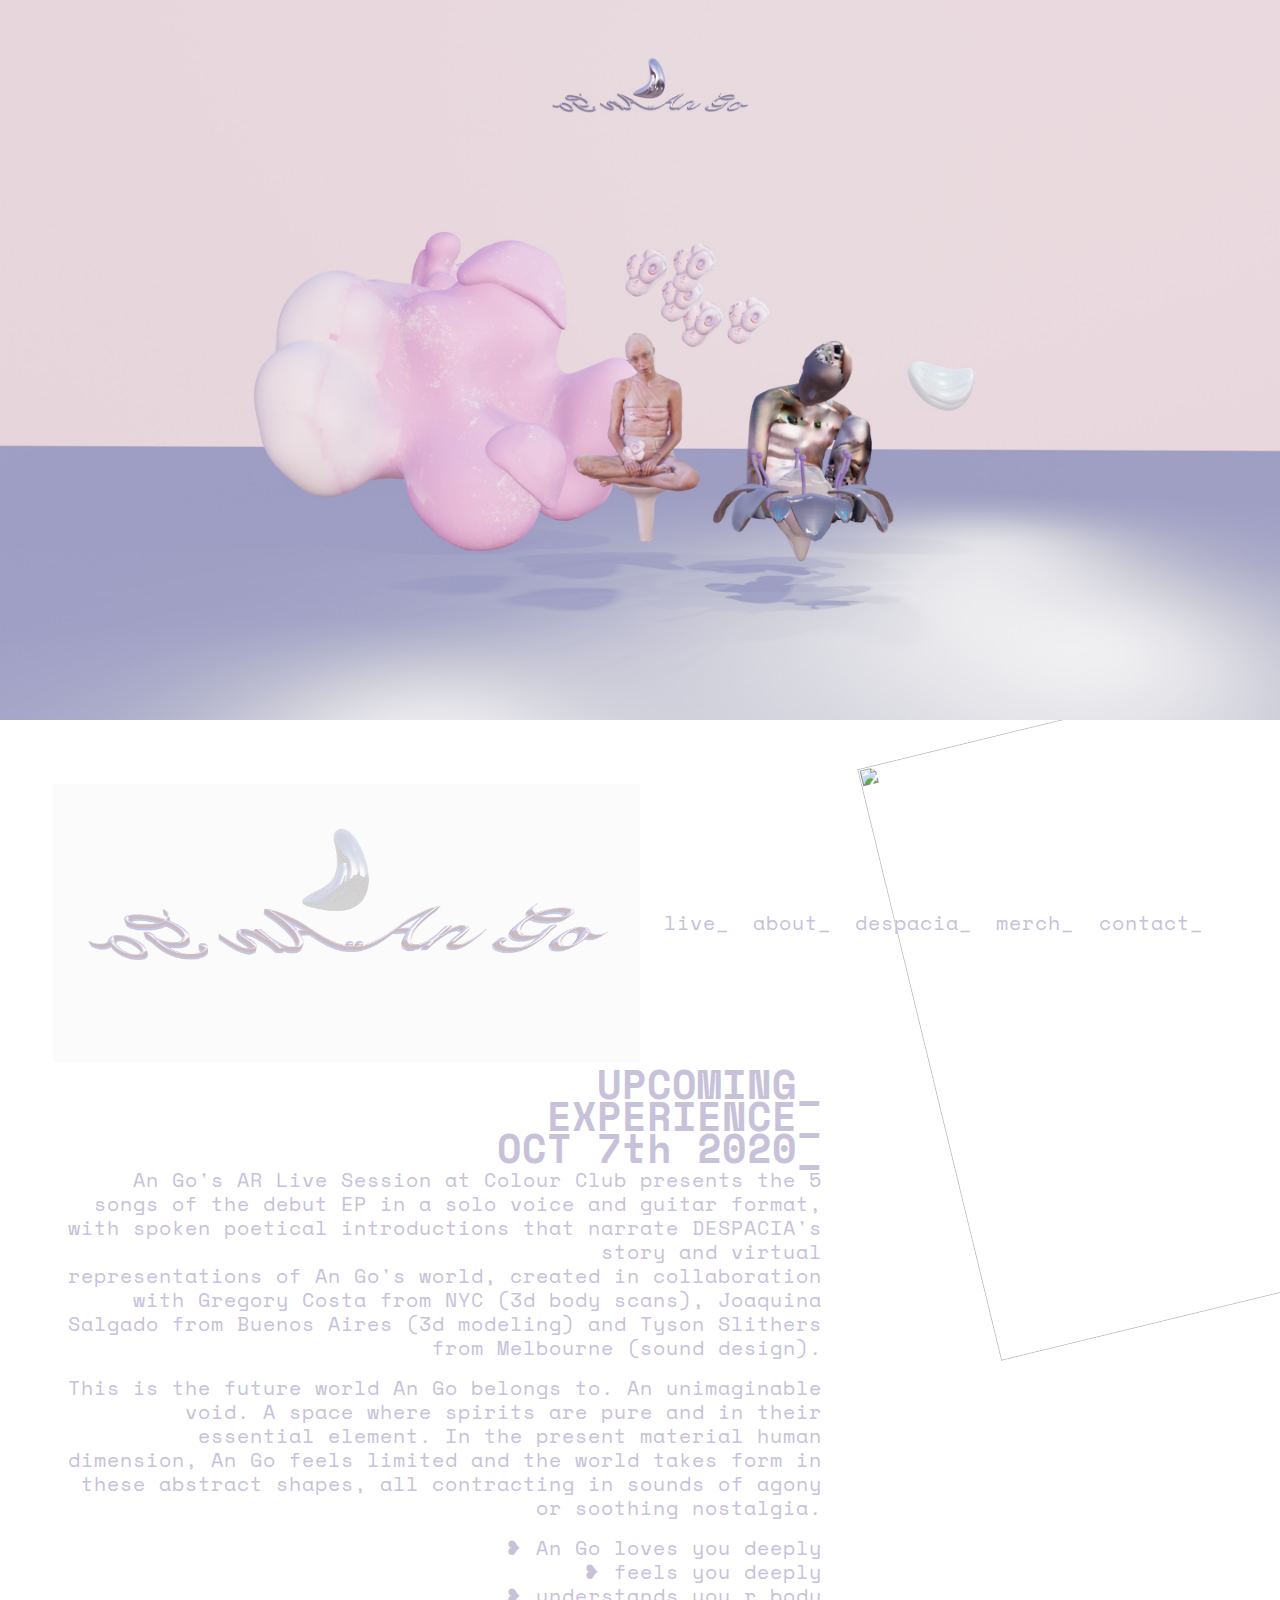
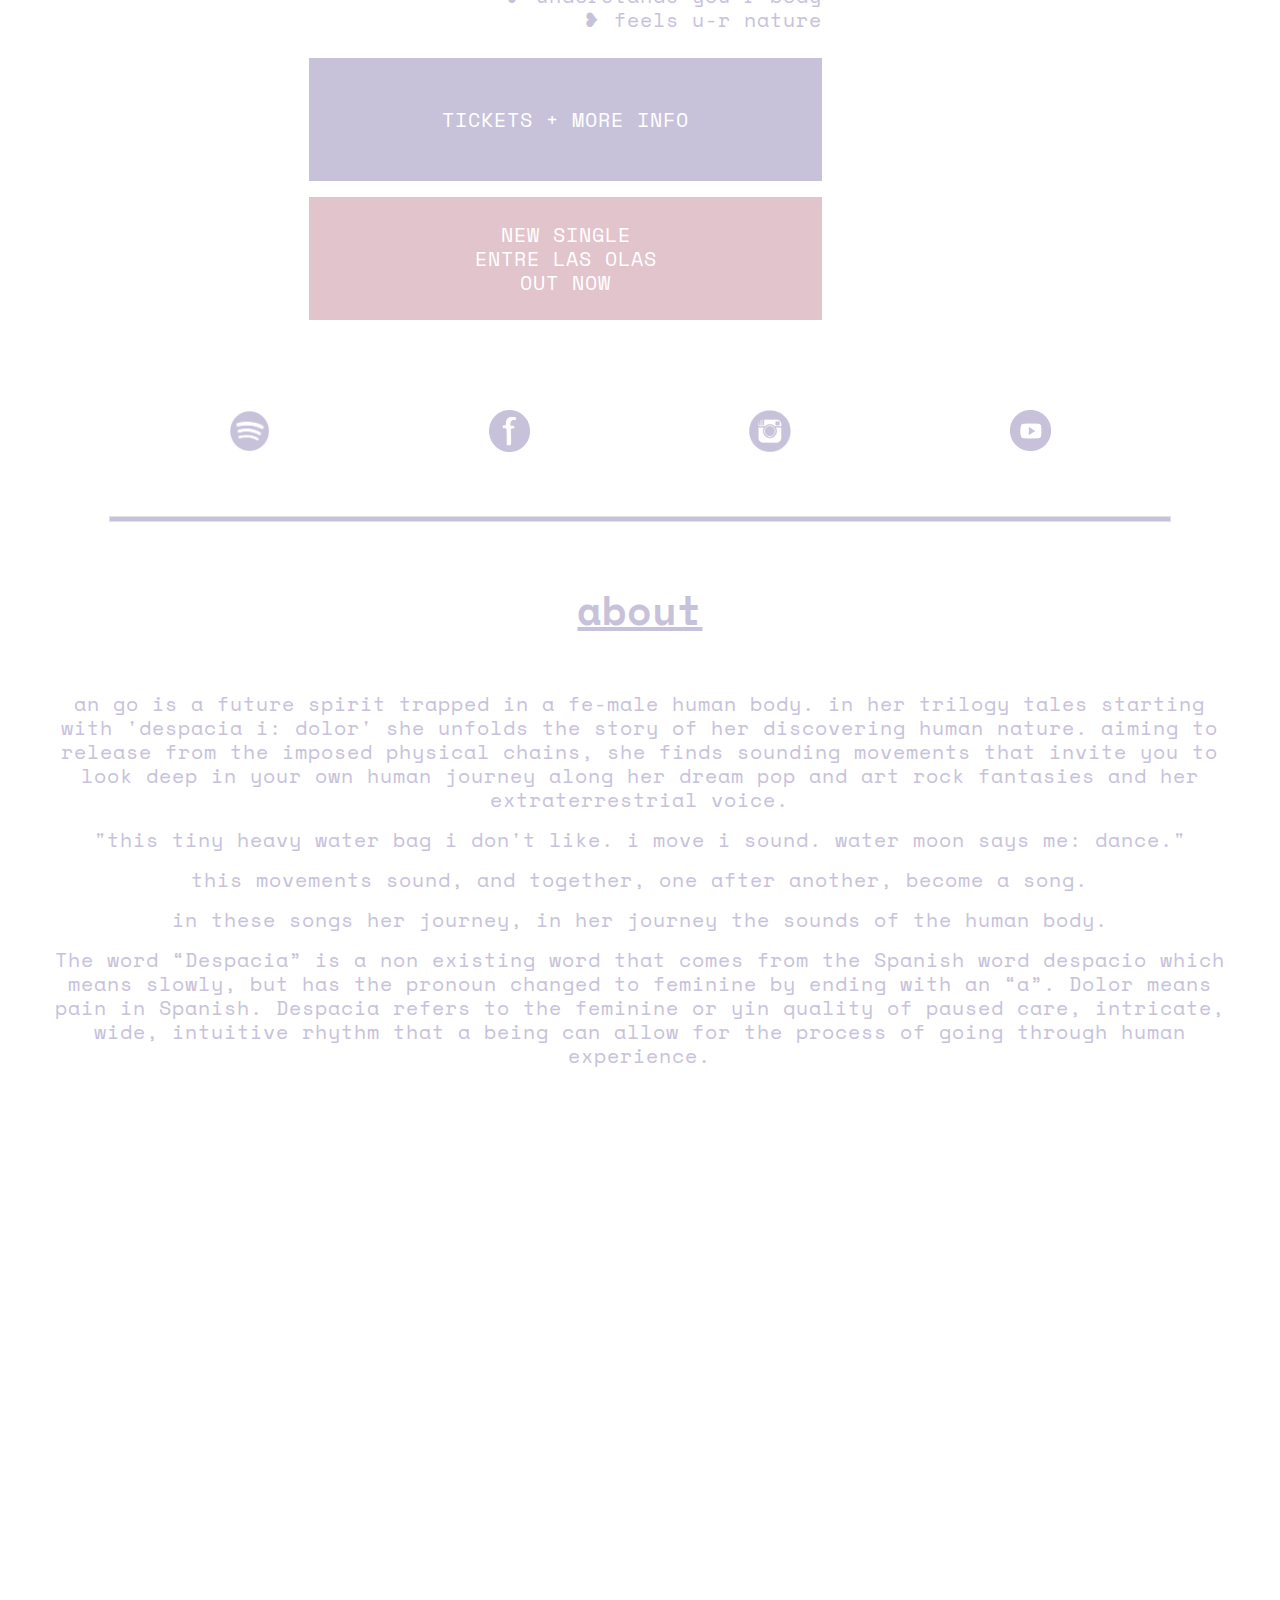
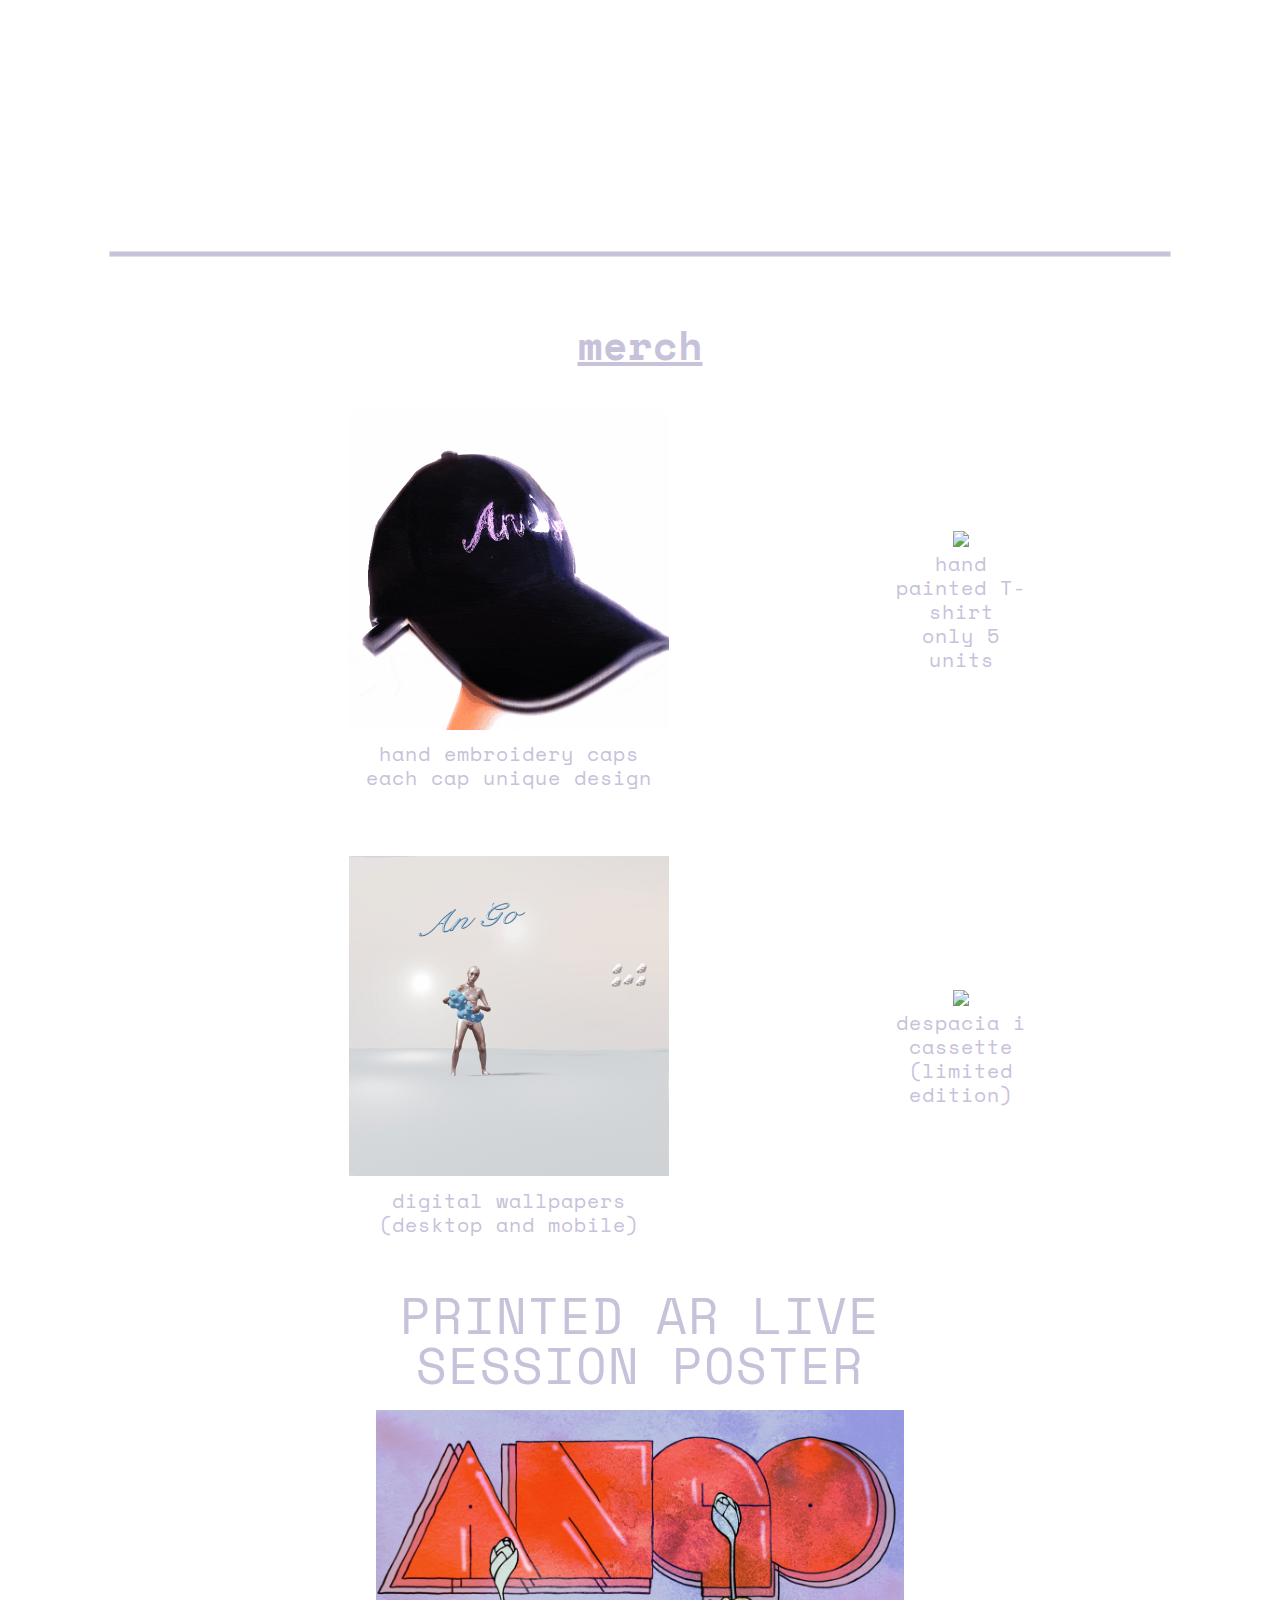
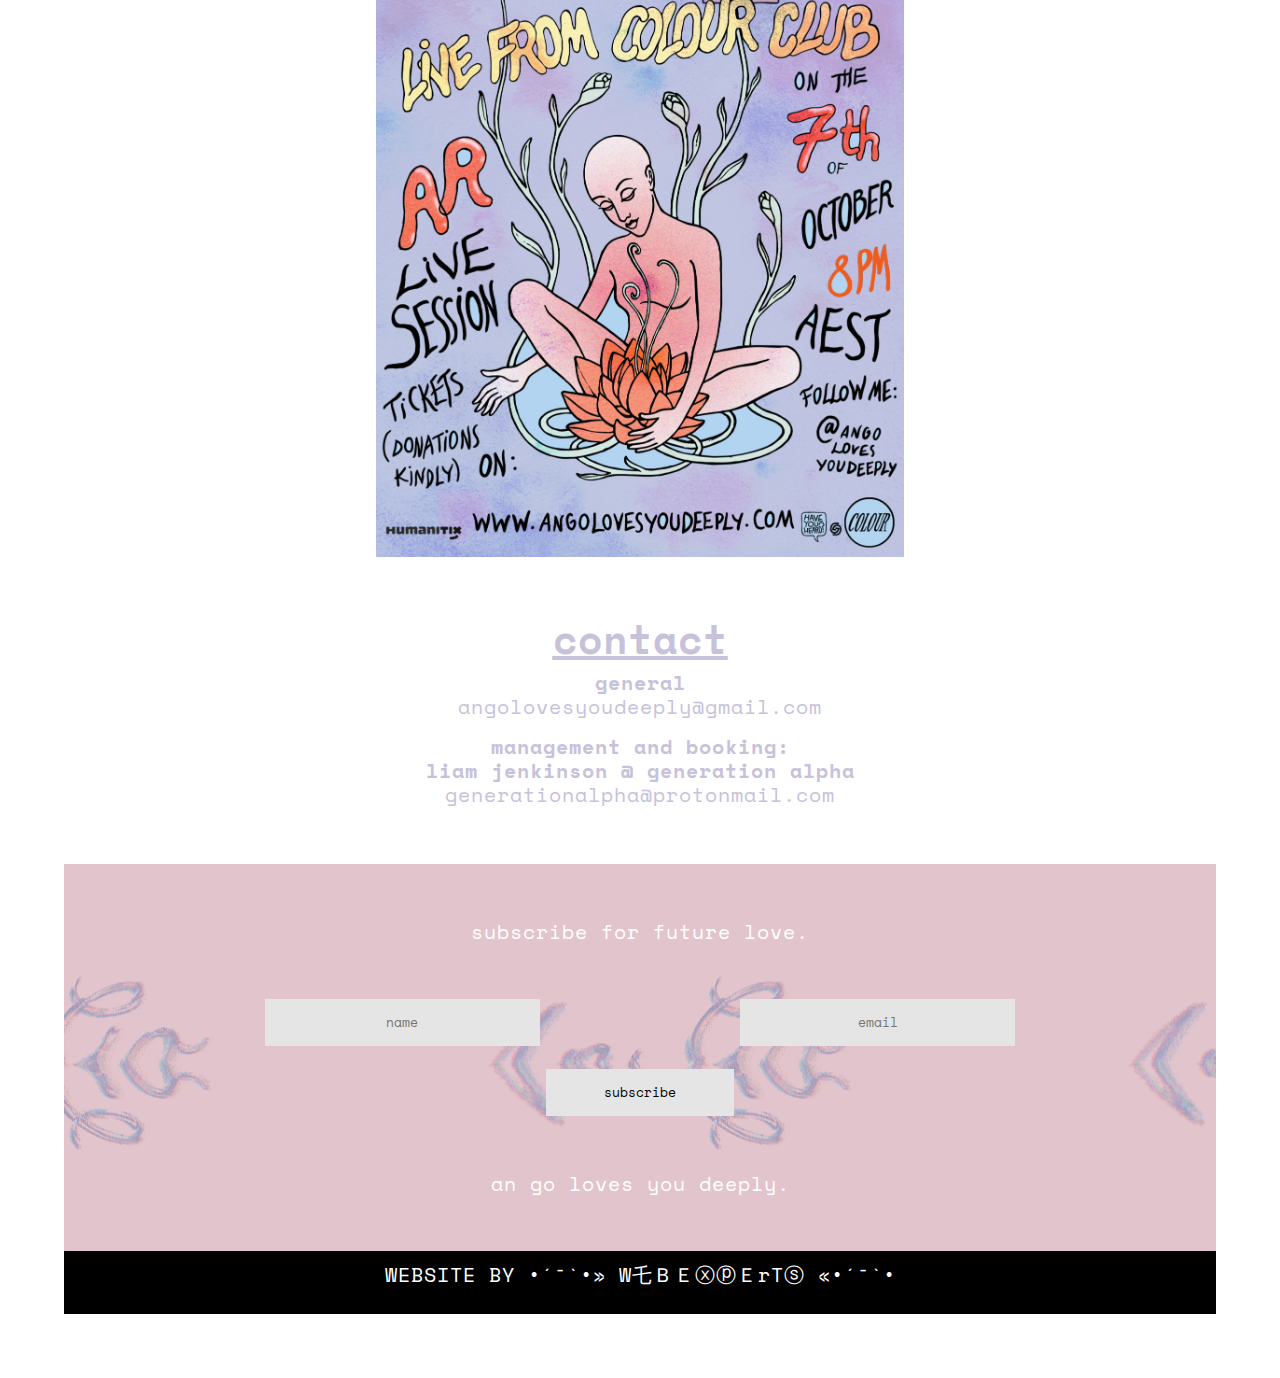
==== commit dd61cabc: "fixed stuff" ====
--- a/index.html
+++ b/index.html
@@ -235,103 +235,114 @@
         <div class="wrapper">
             <div class="merch-content">
                 <h3>merch</h3>
-                <!-- <table class="merch-table">
+                <table class="merch-table">
                     <tr>
                         <td>
                             <figure class="list-unstyled">
-                                <img src="img/merchRect.png" />
-                                <figcaption>
-                                    hand painted tees<br> (limited edition)
-                                </figcaption>
+                                <a href="https://angolovesyoudeeply.bandcamp.com/merch" class="hover-black" target="popup">
+                                    <img src="img/CAPS_GIF_WEBSITE_.gif" />
+                                    <figcaption>
+                                        hand embroidery caps <br> each cap unique design
+                                    </figcaption>
+                                </a>
                             </figure class="list-unstyled">
                         </td>
                         <td>
                             <figure class="list-unstyled">
-                                <img src="img/merchRect.png" />
-                                <figcaption>
-                                    hand painted tees<br> (limited edition)
-                                </figcaption>
+                                <a href="https://angolovesyoudeeply.bandcamp.com/merch" class="hover-black" target="popup">
+                                    <img src="img/TEES_GIF_WEBSITE_.gif" />
+                                    <figcaption>
+                                        hand painted T-shirt<br>only 5 units
+                                    </figcaption>
+                                </a>
                             </figure class="list-unstyled">
                         </td>
                     </tr>
                     <tr>
                         <td>
                             <figure class="list-unstyled">
-                                <img src="img/merchRect.png" />
-                                <figcaption>
-                                    hand painted tees<br> (limited edition)
-                                </figcaption>
+                                <a href="https://angolovesyoudeeply.bandcamp.com/merch/digital-screen-wallpaper" class="hover-black" target="popup">
+                                    <img src="img/WALLPAPER_GIF_WEBSITE.gif" />
+                                    <figcaption>
+                                        digital wallpapers<br>(desktop and mobile)
+                                    </figcaption>
+                                </a>
                             </figure class="list-unstyled">
                         </td>
-                        <td> -->
-                <a href="https://infinitoaudio.bandcamp.com/album/despacia-i-dolor" class="hover-black" target="popup">
-                    <figure class="list-unstyled">
-                        <img src="img/CASSETTEango_1.gif" style="width: 100%;" />
-                        <figcaption>
-                            despacia i<br>cassette<br> (limited edition)
-                        </figcaption>
-                    </figure class="list-unstyled">
-                </a>
-                <!-- </td>
+                        <td>
+                            <figure class="list-unstyled">
+                                <a href="https://infinitoaudio.bandcamp.com/album/despacia-i-dolor" class="hover-black" target="popup">
+                                    <img src="img/CASSETTEango_1.gif" style="width: 100%;" />
+                                    <figcaption>
+                                        despacia i<br>cassette<br> (limited edition)
+                                    </figcaption>
+                                </a>
+                            </figure class="list-unstyled">
+                        </td>
                     </tr>
 
-                </table> -->
-            </div>
-        </div>
-    </div>
-    <!-- /*INSERT LINE HERE */ -->
-    <div class="contact-container" id="contact-link">
-
-        <div class="wrapper">
-            <div class="contact ">
-                <h3 class="hover-black">
-                    <u>contact</u>
-                </h3>
-                <p class="hover-black"><b>general</b><br> angolovesyoudeeply@gmail.com
-                </p>
-                <p class="hover-black">
-                    <b> management and booking:<br>liam jenkinson @ generation alpha</b><br> generationalpha@protonmail.com
-                </p>
-            </div>
-        </div>
-    </div>
-    <footer>
-        <div class="newsletter-container">
-            <div id="mailing-list-image">
-                <div class="newsletter-form">
-                    <p class="newsletter"> subscribe for future love.</p>
-                    <!-- <form class="mailing-list-container newsletter">
+                </table>
+                <div class="image-container" style="margin: 20px auto;">
+                    <a href="https://angolovesyoudeeply.bandcamp.com/merch/poster-ar-live-session-at-colour" class="hover-black" target="popup">
+                        <caption style="margin: 30px; font-size: 1000px;">PRINTED AR LIVE SESSION POSTER</caption>
+                        <img id="merch-poster" src="img/An_Go_at_colour_POSTER.png">
+                    </a>
+                </div>
+            </div>
+        </div>
+        <!-- /*INSERT LINE HERE */ -->
+        <div class="contact-container" id="contact-link">
+
+            <div class="wrapper">
+                <div class="contact ">
+                    <h3 class="hover-black">
+                        <u>contact</u>
+                    </h3>
+                    <p class="hover-black"><b>general</b><br> angolovesyoudeeply@gmail.com
+                    </p>
+                    <p class="hover-black">
+                        <b> management and booking:<br>liam jenkinson @ generation alpha</b><br> generationalpha@protonmail.com
+                    </p>
+                </div>
+            </div>
+        </div>
+        <footer>
+            <div class="newsletter-container">
+                <div id="mailing-list-image">
+                    <div class="newsletter-form">
+                        <p class="newsletter"> subscribe for future love.</p>
+                        <!-- <form class="mailing-list-container newsletter">
                         <input type="text" placeholder="name"></input>
                         <input type="text" placeholder="email">
                     </form> -->
-                    <div id="mc_embed_signup">
-                        <form action="https://gmail.us17.list-manage.com/subscribe/post?u=0ff7ffbf9f4ea0891a3a60d2e&amp;id=79744f5f68" method="post" id="mc-embedded-subscribe-form" name="mc-embedded-subscribe-form" class="validate newsletter mailing-list-container" target="_blank"
-                            novalidate>
-                            <!-- <div id="mc_embed_signup_scroll"> -->
-                            <!-- <div class="mc-field-group"> -->
-                            <div style="display: flex; justify-content: space-evenly;">
-                                <input type="text" value="" name="NAME" class="required" id="mce-NAME" placeholder="name">
-                                <input type="email" value="" name="EMAIL" class="required email" id="mce-EMAIL" placeholder="email">
-                            </div>
-                            <!-- </div> -->
-                            <div id="mce-responses" class="clear">
-                                <div class="response" id="mce-error-response" style="display:none"></div>
-                                <div class="response" id="mce-success-response" style="display:none"></div>
-                            </div>
-                            <!-- real people should not fill this in and expect good things - do not remove this or risk form bot signups-->
-                            <div style="position: absolute; left: -5000px;" aria-hidden="true"><input type="text" name="b_0ff7ffbf9f4ea0891a3a60d2e_79744f5f68" tabindex="-1" value=""></div>
-                            <div class="clear"><input type="submit" value="subscribe" name="subscribe" id="mc-embedded-subscribe" class="button"></div>
-                            <!-- </div> -->
-                        </form>
+                        <div id="mc_embed_signup">
+                            <form action="https://gmail.us17.list-manage.com/subscribe/post?u=0ff7ffbf9f4ea0891a3a60d2e&amp;id=79744f5f68" method="post" id="mc-embedded-subscribe-form" name="mc-embedded-subscribe-form" class="validate newsletter mailing-list-container" target="_blank"
+                                novalidate>
+                                <!-- <div id="mc_embed_signup_scroll"> -->
+                                <!-- <div class="mc-field-group"> -->
+                                <div style="display: flex; justify-content: space-evenly;">
+                                    <input type="text" value="" name="NAME" class="required" id="mce-NAME" placeholder="name">
+                                    <input type="email" value="" name="EMAIL" class="required email" id="mce-EMAIL" placeholder="email">
+                                </div>
+                                <!-- </div> -->
+                                <div id="mce-responses" class="clear">
+                                    <div class="response" id="mce-error-response" style="display:none"></div>
+                                    <div class="response" id="mce-success-response" style="display:none"></div>
+                                </div>
+                                <!-- real people should not fill this in and expect good things - do not remove this or risk form bot signups-->
+                                <div style="position: absolute; left: -5000px;" aria-hidden="true"><input type="text" name="b_0ff7ffbf9f4ea0891a3a60d2e_79744f5f68" tabindex="-1" value=""></div>
+                                <div class="clear"><input type="submit" value="subscribe" name="subscribe" id="mc-embedded-subscribe" class="button"></div>
+                                <!-- </div> -->
+                            </form>
+                        </div>
+                        <p class="newsletter"> an go loves you deeply.</p>
                     </div>
-                    <p class="newsletter"> an go loves you deeply.</p>
-                </div>
-            </div>
-        </div>
-        <div class="web-experts-footer">
-            <p>WEBSITE BY •´¯`•» W乇ＢＥⓧⓟＥrTⓢ «•´¯`•</p>
-        </div>
-    </footer>
+                </div>
+            </div>
+            <div class="web-experts-footer">
+                <p>WEBSITE BY •´¯`•» W乇ＢＥⓧⓟＥrTⓢ «•´¯`•</p>
+            </div>
+        </footer>
 
 
 </body>
--- a/style.css
+++ b/style.css
@@ -32,6 +32,7 @@
     color: black;
     text-decoration: none;
     font-size: 110%;
+    transform: scale(1.1);
 }
 
 h1 {
@@ -94,7 +95,6 @@
 #header-image {
     align-items: flex-start;
     display: flex;
-    flex-direction: column-reverse;
 }
 
 #header-image div {
@@ -119,6 +119,17 @@
     display: flex;
     flex-direction: column;
     height: inherit;
+    margin: 0px auto;
+    font-size: 50px;
+    line-height: 100%;
+}
+
+caption {
+    font-size: 100px;
+}
+
+#merch-poster {
+    margin-top: 20px;
 }
 
 .header-row {
@@ -324,6 +335,42 @@
     object-fit: fill;
 }
 
+.welcome {
+    max-width: 630px;
+    width: 50%;
+    margin: auto;
+    font-size: 35px;
+    font-weight: 700;
+    margin-bottom: 34px;
+    font-family: Space Mono;
+    font-style: normal;
+    font-weight: bold;
+    line-height: 120%;
+    /* or 60px */
+    text-align: center;
+    letter-spacing: 1px;
+}
+
+.whydonate {
+    margin-bottom: 54px;
+    font-size: 30px;
+}
+
+.event {
+    margin: 54px auto;
+    max-width: 1000px;
+    font-size: 30px;
+}
+
+.live-bandcamp {
+    margin: 54px auto;
+    max-width: 700px;
+}
+
+.live-vimeo {
+    margin: 54px auto;
+}
+
 .newsletter-form {
     display: flex;
     flex-direction: column;
@@ -409,6 +456,7 @@
         justify-content: space-evenly;
         align-content: space-around;
         text-align: center;
+        flex-direction: column-reverse;
     }
     .hero-content {
         display: block;
@@ -432,7 +480,7 @@
     }
 }
 
-@media screen and (max-width: 1055px) {
+@media screen and (max-width: 800px) {
     .items {
         flex-wrap: wrap;
     }
@@ -443,6 +491,12 @@
     }
 }
 
+@media screen and (max-width: 420px) {
+    .items {
+        flex-direction: column;
+    }
+}
+
 @media screen and (max-width: 890px) {
     .d-flex {
         flex-wrap: wrap;
